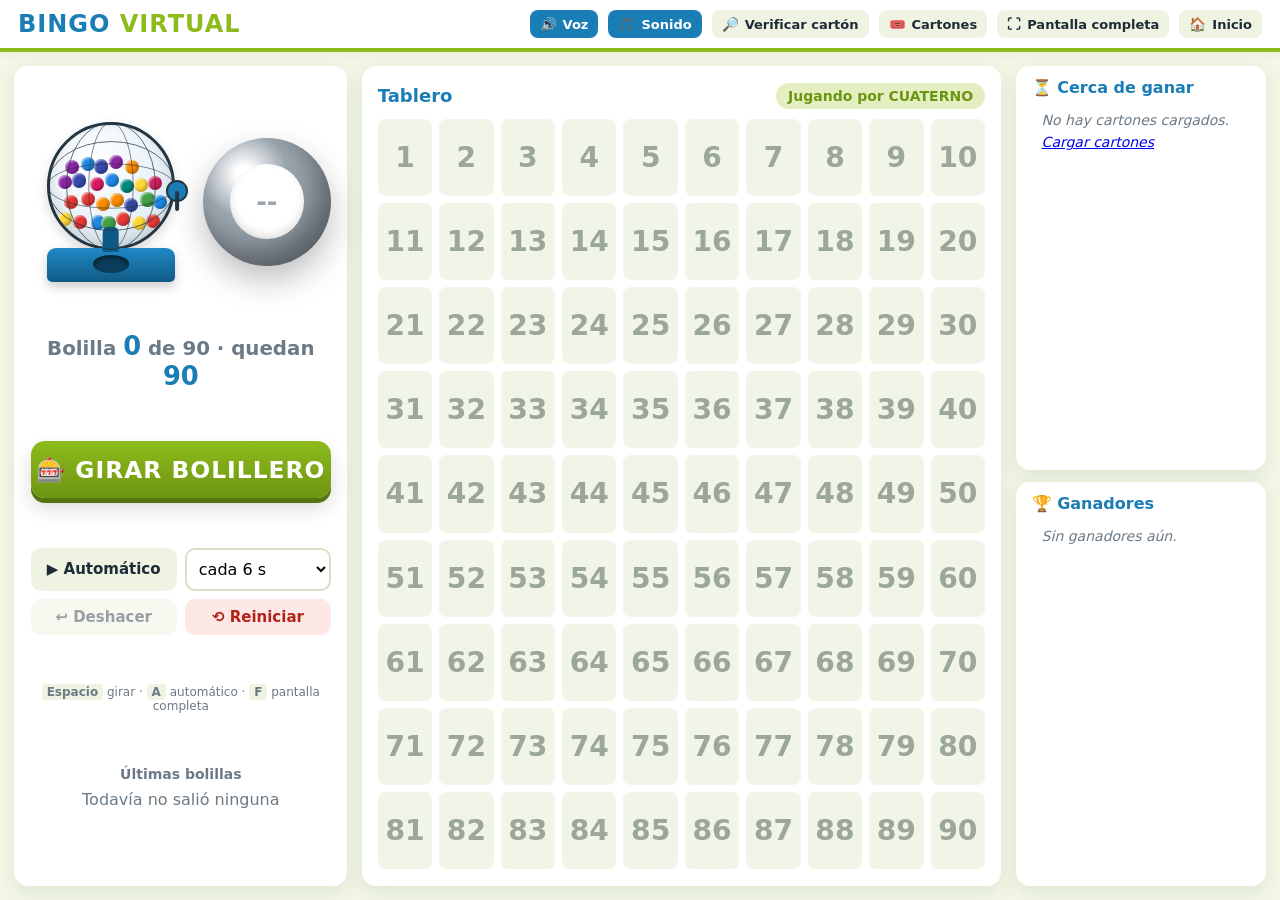
==== bolillero.html @ cda4f4e9 "Agregar premio CUATERNO y ocultar el número faltante - Orden de premios: CUATERNO (4 de una fila) ->" ====
<!DOCTYPE html>
<html lang="es">
<head>
    <meta charset="UTF-8">
    <meta name="viewport" content="width=device-width, initial-scale=1.0, viewport-fit=cover">
    <title>Bingo Virtual - Bolillero</title>
    <link rel="stylesheet" href="bingo.css">
    <style>
        /* =========================================================
           Base: celular vertical (una columna, todo apilado)
           ========================================================= */
        .juego {
            display: grid; gap: 12px; padding: 10px;
            grid-template-areas: "sorteo" "tablero" "estado";
            max-width: 1800px; margin: 0 auto;
        }
        .juego > * { min-width: 0; }
        .sorteo { grid-area: sorteo; }
        .panel-tablero { grid-area: tablero; display: flex; flex-direction: column; }
        .estado { grid-area: estado; display: grid; gap: 12px; }

        /* ---- Escena: bolillero + bolilla, uno al lado del otro ---- */
        .sorteo { display: flex; flex-direction: column; align-items: center; gap: 10px; }
        .escena {
            display: flex; align-items: center; justify-content: center; gap: 4%;
            width: 100%;
            --m: clamp(5px, 1.9vw, 8px);          /* escala del bolillero */
            --b: clamp(100px, 33vw, 170px);       /* tamaño de la bolilla */
        }

        /* Bolillero (dibujado en "em": se escala cambiando --m) */
        .maquina { position: relative; font-size: var(--m); width: 25em; height: 25em; flex: none; }
        .globo {
            position: absolute; inset: 0 2.5em 5em; border-radius: 50%;
            background: radial-gradient(circle at 35% 30%, rgba(255,255,255,.9), rgba(220,235,245,.5) 45%, rgba(26,125,181,.18));
            border: .5em solid #253642; overflow: hidden;
            box-shadow: inset 0 -1.2em 2.5em rgba(0,0,0,.12), 0 .8em 1.8em rgba(0,0,0,.15);
        }
        .alambres { position: absolute; inset: 0 2.5em 5em; border-radius: 50%; pointer-events: none; z-index: 3; }
        .alambres i { position: absolute; inset: 0; border: .3em solid #253642; border-radius: 50%; opacity: .85; }
        .alambres i:nth-child(1) { transform: scaleX(.35); }
        .alambres i:nth-child(2) { transform: scaleX(.7); }
        .alambres i:nth-child(3) { transform: scaleY(.35); }
        .alambres i:nth-child(4) { transform: scaleY(.7); }
        .bolitas { position: absolute; inset: 0; }
        .bolita {
            position: absolute; width: 2.2em; height: 2.2em; border-radius: 50%;
            box-shadow: inset -.3em -.3em .5em rgba(0,0,0,.25), inset .2em .2em .3em rgba(255,255,255,.6);
            transition: top .5s, left .5s;
        }
        .soporte {
            position: absolute; left: 50%; bottom: 0; transform: translateX(-50%);
            width: 20em; height: 5.2em; border-radius: 1.4em 1.4em .8em .8em;
            background: linear-gradient(#2189c6, var(--azul-osc));
            box-shadow: 0 .8em 1.6em rgba(0,0,0,.2);
        }
        .soporte::before {
            content: ""; position: absolute; left: 50%; top: -3.4em; transform: translateX(-50%);
            width: 2.6em; height: 4em; background: var(--azul-osc); border-radius: .8em .8em 0 0;
        }
        .boca {
            position: absolute; left: 50%; top: 1em; transform: translateX(-50%);
            width: 5.6em; height: 2.8em; border-radius: 50%; background: #0b3e5c;
            box-shadow: inset 0 .4em .8em rgba(0,0,0,.5);
        }
        .manivela {
            position: absolute; right: .4em; top: 9.2em; width: 3.4em; height: 3.4em; border-radius: 50%;
            background: var(--azul); border: .4em solid #253642; z-index: 4;
        }
        .manivela::after { content: ""; position: absolute; left: 50%; top: 50%; width: .6em; height: 3em; background: #253642; transform-origin: 50% 0; transform: translate(-50%, 0); border-radius: .3em; }
        .girando .alambres, .girando .manivela { animation: girar .35s linear infinite; }
        .girando .globo { animation: temblor .12s linear infinite; }
        .girando .bolita { animation: rebote .25s ease-in-out infinite alternate; }

        /* Bolilla grande */
        .bola-grande {
            --c: #9aa5ae; flex: none;
            width: var(--b); height: var(--b); border-radius: 50%;
            display: flex; align-items: center; justify-content: center;
            background: radial-gradient(circle at 32% 28%, #fff 0 6%, var(--c) 34%, color-mix(in srgb, var(--c) 70%, #000) 100%);
            box-shadow: 0 .9em 2em rgba(0,0,0,.25), inset -10px -14px 22px rgba(0,0,0,.25);
        }
        .bola-grande .cara {
            width: 58%; height: 58%; border-radius: 50%; background: #fff;
            display: flex; align-items: center; justify-content: center;
            font-size: calc(var(--b) * .33); font-weight: 900; color: #1d2b36; line-height: 1;
            box-shadow: inset 0 -4px 8px rgba(0,0,0,.12);
        }
        .bola-grande.vacia .cara { font-size: calc(var(--b) * .2); color: #9aa5ae; }
        .bola-grande.sale { animation: salir .7s cubic-bezier(.2, 1.4, .4, 1); }

        .contador { font-size: clamp(15px, 2.2vh, 20px); font-weight: 700; color: var(--gris); text-align: center; }
        .contador b { color: var(--azul); font-size: 1.3em; }

        .btn-girar {
            width: 100%; font-size: clamp(18px, 2.6vh, 24px); padding: clamp(10px, 1.6vh, 16px); border-radius: 14px;
            background: linear-gradient(var(--verde), var(--verde-osc)); color: #fff;
            box-shadow: 0 5px 0 #557510, 0 10px 20px rgba(0,0,0,.15); letter-spacing: 1px;
        }
        .btn-girar:hover { background: linear-gradient(#9acb22, var(--verde-osc)); }
        .btn-girar:active { transform: translateY(4px); box-shadow: 0 1px 0 #557510; }
        .controles { display: grid; grid-template-columns: 1fr 1fr; gap: 8px; width: 100%; }
        .controles .btn, .controles select { width: 100%; padding: 9px 8px; }
        .atajos { font-size: 12px; color: var(--gris); text-align: center; }
        kbd { background: #eef3e2; border-radius: 4px; padding: 1px 5px; font-family: inherit; font-weight: 700; }

        .ultimas-box { width: 100%; }
        .ultimas-box h3 { margin: 4px 0 8px; font-size: 14px; color: var(--gris); text-align: center; font-weight: 700; }
        .ultimas { display: flex; gap: 6px; justify-content: center; flex-wrap: nowrap; overflow: hidden; min-height: 40px; }
        .mini {
            --t: clamp(30px, 9vw, 44px);
            width: var(--t); height: var(--t); flex: none; border-radius: 50%; display: flex; align-items: center; justify-content: center;
            background: radial-gradient(circle at 32% 28%, #fff 0 5%, var(--c) 40%, color-mix(in srgb, var(--c) 70%, #000));
            box-shadow: 0 3px 8px rgba(0,0,0,.2);
        }
        .mini span { background: #fff; border-radius: 50%; width: 62%; height: 62%; display: flex; align-items: center; justify-content: center; font-weight: 900; font-size: calc(var(--t) * .34); }

        /* ---- Tablero 1-90 ---- */
        .tablero-cab { display: flex; justify-content: space-between; align-items: center; gap: 8px; flex-wrap: wrap; margin-bottom: 10px; }
        .tablero-cab h2 { margin: 0; }
        .tablero { display: grid; grid-template-columns: repeat(10, minmax(0, 1fr)); gap: clamp(3px, .6vw, 7px); flex: 1; min-height: 0; }
        .casilla {
            aspect-ratio: 1.25 / 1; display: flex; align-items: center; justify-content: center;
            border-radius: clamp(4px, .6vw, 9px); background: #f1f5e8; color: #9aa79a;
            font-weight: 800; font-size: clamp(13px, 3.6vw, 30px); min-width: 0;
            transition: background .3s, color .3s, transform .3s;
        }
        .casilla.salio { background: var(--c); color: #fff; text-shadow: 0 1px 2px rgba(0,0,0,.35); }
        .casilla.ultima { transform: scale(1.12); box-shadow: 0 0 0 3px var(--tinta); position: relative; z-index: 1; animation: latido 1s ease-in-out 3; }
        .fase {
            display: inline-flex; align-items: center; gap: 8px; font-weight: 800; padding: 5px 12px; font-size: 14px;
            border-radius: 99px; background: var(--verde-claro); color: var(--verde-osc);
        }
        .fase.linea { background: #fff3cd; color: #8a6100; }
        .fase.bingo { background: #fde8e7; color: #b42318; }
        .fase.fin { background: var(--tinta); color: #fff; }

        .lista { list-style: none; margin: 0; padding: 0; display: flex; flex-direction: column; gap: 6px; max-height: 260px; overflow: auto; }
        .lista li { display: flex; gap: 6px 8px; align-items: center; flex-wrap: wrap; padding: 7px 10px; border-radius: 10px; background: #f6f9ef; font-size: 14px; }
        .lista li b { color: var(--azul); }
        .lista .vacio { background: none; color: var(--gris); font-style: italic; }
        .lista .falta { margin-left: auto; font-weight: 800; color: var(--rojo); white-space: nowrap; }

        @media (hover: none) { .atajos { display: none; } }

        /* ---- Celebración ---- */
        .celebra .modal-caja { width: min(760px, 100%); text-align: center; }
        .celebra h3 { font-size: clamp(34px, 7vw, 56px); margin: 0; letter-spacing: 2px; color: var(--rojo); }
        .celebra .sub { color: var(--gris); margin-bottom: 12px; }
        .ganadores-cartones { display: grid; grid-template-columns: repeat(auto-fit, minmax(min(260px, 100%), 1fr)); gap: 12px; margin: 12px 0 16px; text-align: left; }
        .confeti { position: fixed; top: -20px; width: 10px; height: 16px; z-index: 250; pointer-events: none; animation: caer linear forwards; }
        .verif-res { display: grid; gap: 12px; margin-top: 14px; }

        /* =========================================================
           Tablet vertical / pantallas medianas
           ========================================================= */
        @media (min-width: 600px) {
            .juego { padding: 16px; gap: 16px; }
            .escena { --m: clamp(6px, 1.3vw, 9px); --b: clamp(130px, 24vw, 200px); }
            .controles { grid-template-columns: 1.1fr .9fr 1fr 1fr; }
            .estado { grid-template-columns: 1fr 1fr; }
            .casilla { font-size: clamp(16px, 2.6vw, 30px); }
        }

        /* =========================================================
           Horizontal: zona de juego a pantalla completa, sin scroll
           (notebook, proyector, TV, tablet acostada)
           ========================================================= */
        @media (orientation: landscape) and (min-width: 900px) {
            body { height: 100dvh; display: flex; flex-direction: column; overflow: hidden; }
            .topbar { position: static; flex: none; }
            .juego {
                flex: 1; min-height: 0; width: 100%;
                grid-template-columns: minmax(300px, 30vw) minmax(0, 1fr);
                grid-template-rows: minmax(0, 1fr) auto;
                grid-template-areas: "sorteo tablero" "sorteo estado";
                padding: clamp(10px, 1.6vh, 18px); gap: clamp(10px, 1.6vh, 18px);
            }
            .sorteo { justify-content: space-evenly; padding: clamp(10px, 1.8vh, 20px); min-height: 0; gap: clamp(6px, 1.2vh, 14px); }
            .escena { --m: clamp(5px, min(.6vw, .95vh), 11px); --b: clamp(90px, min(11vw, 19vh), 240px); }
            .controles { grid-template-columns: 1fr 1fr; }
            .panel-tablero { min-height: 0; padding: clamp(10px, 1.8vh, 18px); }
            .tablero { grid-template-rows: repeat(9, minmax(0, 1fr)); }
            .casilla { aspect-ratio: auto; font-size: clamp(13px, min(2.2vw, 4.2vh), 40px); }
            .estado { grid-template-columns: 1fr 1fr; }
            .estado .panel { padding: 12px 16px; }
            .estado .lista { max-height: clamp(60px, 14vh, 200px); }
            .estado h2 { font-size: 16px; margin-bottom: 8px; }
            .mini { --t: clamp(30px, min(2.6vw, 5vh), 52px); }
        }
        /* Pantallas anchas: tercera columna con "cerca de ganar" y ganadores */
        @media (orientation: landscape) and (min-width: 1280px) {
            .juego {
                grid-template-columns: minmax(320px, 26vw) minmax(0, 1fr) minmax(250px, 19vw);
                grid-template-rows: minmax(0, 1fr);
                grid-template-areas: "sorteo tablero estado";
            }
            .estado { grid-template-columns: 1fr; grid-template-rows: 1fr 1fr; min-height: 0; }
            .estado .panel { display: flex; flex-direction: column; min-height: 0; }
            .estado .lista { max-height: none; flex: 1; min-height: 0; }
            .escena { --m: clamp(5px, min(.5vw, .95vh), 12px); --b: clamp(90px, min(10vw, 22vh), 260px); }
        }
        /* Poca altura: se esconden detalles secundarios */
        @media (orientation: landscape) and (min-width: 900px) and (max-height: 820px) { .atajos { display: none; } }
        @media (orientation: landscape) and (min-width: 900px) and (max-height: 680px) { .ultimas-box h3 { display: none; } .tablero-cab { margin-bottom: 6px; } }

        /* =========================================================
           Celular acostado (poca altura)
           ========================================================= */
        @media (orientation: landscape) and (max-width: 899px) {
            .topbar { padding: 5px 10px; }
            .topbar .btn { padding: 5px 8px; }
            .juego {
                grid-template-columns: minmax(230px, 40%) minmax(0, 1fr);
                grid-template-areas: "sorteo tablero" "estado estado";
                padding: 8px; gap: 8px;
            }
            .sorteo, .panel-tablero { padding: 10px; height: calc(100dvh - 58px); min-height: 250px; }
            .sorteo { justify-content: space-evenly; gap: 6px; }
            .escena { --m: clamp(4px, 1.4vh, 7px); --b: clamp(70px, 24vh, 130px); }
            .contador { font-size: 14px; }
            .btn-girar { font-size: 16px; padding: 8px; }
            .controles { grid-template-columns: 1fr 1fr; gap: 5px; }
            .controles .btn, .controles select { padding: 5px; font-size: 13px; }
            .atajos, .ultimas-box h3 { display: none; }
            .mini { --t: clamp(22px, 8vh, 34px); }
            .tablero { grid-template-rows: repeat(9, minmax(0, 1fr)); gap: 3px; }
            .tablero-cab { margin-bottom: 6px; }
            .tablero-cab h2 { font-size: 15px; }
            .fase { font-size: 12px; padding: 3px 9px; }
            .casilla { aspect-ratio: auto; font-size: clamp(11px, 4.2vh, 20px); border-radius: 5px; }
            .estado { grid-template-columns: 1fr 1fr; }
        }

        @keyframes girar { to { transform: rotate(360deg); } }
        @keyframes temblor { 0%,100% { transform: translate(0,0) } 25% { transform: translate(-2px,1px) } 75% { transform: translate(2px,-1px) } }
        @keyframes rebote { to { transform: translate(var(--dx), var(--dy)); } }
        @keyframes salir { 0% { transform: translateY(-40%) scale(.2); opacity: 0; } 100% { transform: none; opacity: 1; } }
        @keyframes caer { to { transform: translateY(110vh) rotate(720deg); } }
        @media (prefers-reduced-motion: reduce) { .girando * , .bola-grande.sale, .confeti { animation: none !important; } }
    </style>
</head>
<body>

<header class="topbar">
    <div class="marca">BINGO <span>VIRTUAL</span></div>
    <button class="btn btn-chico" id="btnVoz" title="Cantar los números en voz alta"><span class="ico">🔊</span><span class="txt">Voz</span></button>
    <button class="btn btn-chico" id="btnSonido" title="Efectos de sonido"><span class="ico">🎵</span><span class="txt">Sonido</span></button>
    <button class="btn btn-chico" id="btnVerificar" title="Verificar cartón"><span class="ico">🔎</span><span class="txt">Verificar cartón</span></button>
    <a class="btn btn-chico" href="registrar_cartones.html" title="Cartones"><span class="ico">🎟️</span><span class="txt">Cartones</span></a>
    <button class="btn btn-chico" id="btnPantalla" title="Pantalla completa (F)"><span class="ico">⛶</span><span class="txt">Pantalla completa</span></button>
    <a class="btn btn-chico" href="index.html" title="Inicio"><span class="ico">🏠</span><span class="txt">Inicio</span></a>
</header>

<main class="juego">
    <section class="panel sorteo">
        <div class="escena">
            <div class="maquina" id="maquina" aria-hidden="true">
                <div class="globo"><div class="bolitas" id="bolitas"></div></div>
                <div class="alambres"><i></i><i></i><i></i><i></i></div>
                <div class="manivela"></div>
                <div class="soporte"><div class="boca"></div></div>
            </div>
            <div class="bola-grande vacia" id="bolaGrande" aria-live="polite"><div class="cara" id="bolaNumero">--</div></div>
        </div>
        <div class="contador">Bolilla <b id="nroBolilla">0</b> de 90 · quedan <b id="quedan">90</b></div>

        <button class="btn btn-girar" id="btnGirar">🎰 GIRAR BOLILLERO</button>
        <div class="controles">
            <button class="btn" id="btnAuto">▶ Automático</button>
            <select id="selVelocidad" title="Segundos entre bolillas">
                <option value="4">cada 4 s</option>
                <option value="6" selected>cada 6 s</option>
                <option value="8">cada 8 s</option>
                <option value="12">cada 12 s</option>
            </select>
            <button class="btn" id="btnDeshacer" title="Devolver la última bolilla">↩ Deshacer</button>
            <button class="btn btn-rojo" id="btnReiniciar">⟲ Reiniciar</button>
        </div>
        <div class="atajos"><kbd>Espacio</kbd> girar · <kbd>A</kbd> automático · <kbd>F</kbd> pantalla completa</div>

        <div class="ultimas-box">
            <h3>Últimas bolillas</h3>
            <div class="ultimas" id="ultimas"></div>
        </div>
    </section>

    <section class="panel panel-tablero">
        <div class="tablero-cab">
            <h2>Tablero</h2>
            <span class="fase" id="fase">Jugando por CUATERNO</span>
        </div>
        <div class="tablero" id="tablero"></div>
    </section>

    <section class="estado">
        <div class="panel">
            <h2>⏳ Cerca de ganar</h2>
            <ul class="lista" id="listaCerca"></ul>
        </div>
        <div class="panel">
            <h2>🏆 Ganadores</h2>
            <ul class="lista" id="listaGanadores"></ul>
        </div>
    </section>
</main>

<!-- Celebración -->
<div class="modal celebra" id="modalGanador">
    <div class="modal-caja">
        <h3 id="ganTitulo">¡CUATERNO!</h3>
        <div class="sub" id="ganSub"></div>
        <div class="ganadores-cartones" id="ganCartones"></div>
        <button class="btn btn-verde" id="btnCerrarGanador" style="font-size:18px;padding:12px 26px">Continuar</button>
    </div>
</div>

<!-- Verificar cartón -->
<div class="modal" id="modalVerificar">
    <div class="modal-caja" style="width:min(640px,100%)">
        <h3>🔎 Verificar cartón</h3>
        <div style="display:flex;gap:8px">
            <input type="search" id="verifInput" placeholder="N° de cartón o nombre del comprador" style="flex:1">
            <button class="btn" id="btnCerrarVerif">Cerrar</button>
        </div>
        <div class="verif-res" id="verifRes"></div>
    </div>
</div>

<!-- Confirmar -->
<div class="modal" id="modalConfirmar">
    <div class="modal-caja" style="width:min(420px,100%)">
        <h3 id="confTitulo">¿Seguro?</h3>
        <p id="confTexto" style="margin:0 0 16px"></p>
        <div style="display:flex;gap:8px;justify-content:flex-end">
            <button class="btn" id="confNo">Cancelar</button>
            <button class="btn btn-rojo" id="confSi">Sí, continuar</button>
        </div>
    </div>
</div>

<div class="toast" id="toast"></div>

<script src="bingo-core.js"></script>
<script>
    const $ = id => document.getElementById(id);
    let estado = Bingo.cargarEstado();
    let girando = false;
    let autoTimer = null;
    const prefs = Object.assign({ voz: true, sonido: true, velocidad: 6 }, JSON.parse(localStorage.getItem('bingoPrefs') || '{}'));

    function guardarPrefs() { localStorage.setItem('bingoPrefs', JSON.stringify(prefs)); }

    /* ---------- Sonido y voz ---------- */
    let audioCtx = null;
    function ctx() {
        if (!audioCtx) { try { audioCtx = new (window.AudioContext || window.webkitAudioContext)(); } catch (e) { } }
        return audioCtx;
    }
    function tono(freq, ini, dur, tipo = 'sine', vol = .2) {
        const a = ctx(); if (!a) return;
        const o = a.createOscillator(), g = a.createGain();
        o.type = tipo; o.frequency.value = freq;
        g.gain.setValueAtTime(vol, a.currentTime + ini);
        g.gain.exponentialRampToValueAtTime(.0001, a.currentTime + ini + dur);
        o.connect(g).connect(a.destination);
        o.start(a.currentTime + ini); o.stop(a.currentTime + ini + dur + .05);
    }
    function sonidoGiro(seg) {
        if (!prefs.sonido) return;
        for (let t = 0; t < seg; t += .06 + Math.random() * .05) tono(900 + Math.random() * 900, t, .04, 'triangle', .05);
    }
    function sonidoBola() { if (prefs.sonido) { tono(1046, 0, .5); tono(1568, .08, .6, 'sine', .12); } }
    function sonidoPremio() { if (prefs.sonido) [523, 659, 784, 1046, 784, 1046].forEach((f, i) => tono(f, i * .13, .3, 'square', .07)); }

    const DIGITOS = ['cero', 'uno', 'dos', 'tres', 'cuatro', 'cinco', 'seis', 'siete', 'ocho', 'nueve'];
    function decir(texto) {
        if (!prefs.voz || !('speechSynthesis' in window)) return;
        speechSynthesis.cancel();
        const u = new SpeechSynthesisUtterance(texto);
        u.lang = 'es-AR'; u.rate = .9;
        const voces = speechSynthesis.getVoices();
        const v = voces.find(v => v.lang === 'es-AR') || voces.find(v => v.lang && v.lang.startsWith('es'));
        if (v) u.voice = v;
        speechSynthesis.speak(u);
    }
    function cantar(n) {
        const s = String(n);
        decir(n > 9 ? `${n}. ${DIGITOS[+s[0]]}, ${DIGITOS[+s[1]]}` : `${n}. ${DIGITOS[n]} solito`);
    }

    function toast(msg) {
        const t = $('toast'); t.textContent = msg; t.classList.add('ver');
        clearTimeout(t._h); t._h = setTimeout(() => t.classList.remove('ver'), 2200);
    }

    /* ---------- Dibujo ---------- */
    function dibujarBolitas() {
        const cont = $('bolitas');
        const quedan = estado.numbers.length;
        const cuantas = Math.min(26, Math.ceil(quedan / 3.5));
        const muestra = estado.numbers.slice().sort(() => Math.random() - .5).slice(0, cuantas);
        cont.innerHTML = muestra.map((n, i) => {
            const fila = Math.floor(i / 7);
            const top = 72 - fila * 15 + (Math.random() * 6 - 3);
            const left = 8 + (i % 7) * 12 + (fila % 2) * 5 + (Math.random() * 4 - 2);
            return `<span class="bolita" style="background:${Bingo.colorBola(n)};top:${top}%;left:${left}%;--dx:${(Math.random() * 30 - 15).toFixed(0)}px;--dy:${(-10 - Math.random() * 40).toFixed(0)}px"></span>`;
        }).join('');
    }

    function dibujarTablero() {
        const sacadas = new Set(estado.drawnNumbers);
        const ultima = estado.drawnNumbers[estado.drawnNumbers.length - 1];
        $('tablero').innerHTML = Array.from({ length: 90 }, (_, i) => i + 1).map(n =>
            `<div class="casilla ${sacadas.has(n) ? 'salio' : ''} ${n === ultima ? 'ultima' : ''}" style="--c:${Bingo.colorBola(n)}">${n}</div>`
        ).join('');
    }

    function dibujarBolaGrande(animar) {
        const ultima = estado.drawnNumbers[estado.drawnNumbers.length - 1];
        const b = $('bolaGrande');
        if (ultima == null) {
            b.classList.add('vacia'); b.style.setProperty('--c', '#9aa5ae'); $('bolaNumero').textContent = '--';
        } else {
            b.classList.remove('vacia'); b.style.setProperty('--c', Bingo.colorBola(ultima)); $('bolaNumero').textContent = ultima;
            if (animar) { b.classList.remove('sale'); void b.offsetWidth; b.classList.add('sale'); }
        }
    }

    function dibujarUltimas() {
        $('ultimas').innerHTML = estado.drawnNumbers.slice(-7).reverse().map(n =>
            `<div class="mini" style="--c:${Bingo.colorBola(n)}"><span>${n}</span></div>`
        ).join('') || '<span style="color:var(--gris)">Todavía no salió ninguna</span>';
    }

    function dibujarEstado() {
        const total = estado.drawnNumbers.length;
        $('nroBolilla').textContent = total;
        $('quedan').textContent = 90 - total;
        $('btnGirar').disabled = girando || estado.numbers.length === 0;
        $('btnDeshacer').disabled = girando || total === 0;

        const fase = $('fase');
        fase.className = 'fase';
        if (estado.numbers.length === 0) { fase.textContent = 'Bolillero vacío'; fase.classList.add('fin'); }
        else if (estado.bingoGanado) { fase.textContent = '🏆 BINGO cantado'; fase.classList.add('fin'); }
        else if (estado.lineaGanada) { fase.textContent = 'Jugando por BINGO'; fase.classList.add('bingo'); }
        else if (estado.cuaternoGanado) { fase.textContent = 'Jugando por LÍNEA'; fase.classList.add('linea'); }
        else fase.textContent = 'Jugando por CUATERNO';

        // Cerca de ganar
        const cartones = Bingo.cargarCartones();
        const sacadas = new Set(estado.drawnNumbers);
        const cerca = [];
        const premio = premioEnJuego();
        if (premio && total) {
            cartones.forEach(c => {
                const p = Bingo.progreso(c, sacadas);
                // Sólo se indica CUÁNTOS números faltan, nunca cuáles
                if (premio === 'cuaterno' && p.maxFila === 3) cerca.push({ c, falta: 1 });
                else if (premio === 'linea' && p.maxFila === 4) cerca.push({ c, falta: 1 });
                else if (premio === 'bingo' && p.faltan.length <= 2) cerca.push({ c, falta: p.faltan.length });
            });
        }
        cerca.sort((a, b) => a.falta - b.falta || (+a.c.numero) - (+b.c.numero));
        $('listaCerca').innerHTML = cartones.length === 0
            ? '<li class="vacio">No hay cartones cargados. <a href="registrar_cartones.html">Cargar cartones</a></li>'
            : cerca.length
                ? cerca.map(x => `<li><b>N° ${Bingo.escapar(x.c.numero)}</b> ${Bingo.escapar(x.c.comprador)}<span class="falta">${x.falta === 1 ? 'le falta 1' : 'le faltan ' + x.falta}</span></li>`).join('')
                : (premio ? `<li class="vacio">Nadie está cerca del ${NOMBRE[premio]} todavía.</li>` : '<li class="vacio">Juego terminado.</li>');

        $('listaGanadores').innerHTML = estado.ganadores.length
            ? estado.ganadores.map(g => `<li><span class="badge badge-${g.tipo}">${NOMBRE[g.tipo]}</span>
                <b>N° ${Bingo.escapar(g.numero)}</b> ${Bingo.escapar(g.comprador)}
                <span class="falta" style="color:var(--gris)">bolilla ${g.bola} (${g.numeroBola})</span></li>`).join('')
            : '<li class="vacio">Sin ganadores aún.</li>';
    }

    function dibujarTodo(animar) {
        dibujarBolitas(); dibujarTablero(); dibujarBolaGrande(animar); dibujarUltimas(); dibujarEstado();
        $('btnVoz').classList.toggle('activo', prefs.voz);
        $('btnSonido').classList.toggle('activo', prefs.sonido);
    }

    /* ---------- Juego ---------- */
    const NOMBRE = { cuaterno: 'CUATERNO', linea: 'LÍNEA', bingo: 'BINGO' };
    const FLAG = { cuaterno: 'cuaternoGanado', linea: 'lineaGanada', bingo: 'bingoGanado' };

    // Premios en orden: CUATERNO (4 de una fila) → LÍNEA (fila completa) → BINGO (cartón lleno)
    function premioEnJuego() {
        if (!estado.cuaternoGanado) return 'cuaterno';
        if (!estado.lineaGanada) return 'linea';
        if (!estado.bingoGanado) return 'bingo';
        return null;
    }

    function evaluarGanadores(n) {
        const premio = premioEnJuego();
        if (!premio) return [];
        const sacadas = new Set(estado.drawnNumbers);
        const nuevos = [];
        Bingo.cargarCartones().forEach(c => {
            const p = Bingo.progreso(c, sacadas);
            const base = { tipo: premio, cartonId: c.id, numero: c.numero, comprador: c.comprador, bola: estado.drawnNumbers.length, numeroBola: n };
            if (premio === 'cuaterno' && p.cuaterno) nuevos.push(Object.assign(base, { fila: p.filas.findIndex(f => f.marcados >= 4) + 1 }));
            else if (premio === 'linea' && p.linea) nuevos.push(Object.assign(base, { fila: p.filas.findIndex(f => f.completa) + 1 }));
            else if (premio === 'bingo' && p.bingo) nuevos.push(base);
        });
        if (nuevos.length) estado[FLAG[premio]] = true;
        estado.ganadores.push(...nuevos);
        return nuevos;
    }

    function girar() {
        if (girando || estado.numbers.length === 0 || modalAbierto()) return;
        girando = true;
        dibujarEstado();
        const maq = $('maquina');
        maq.classList.add('girando');
        const dur = 1300;
        sonidoGiro(dur / 1000);
        setTimeout(() => {
            maq.classList.remove('girando');
            const i = Math.floor(Math.random() * estado.numbers.length);
            const n = estado.numbers.splice(i, 1)[0];
            estado.drawnNumbers.push(n);
            const nuevos = evaluarGanadores(n);
            Bingo.guardarEstado(estado);
            girando = false;
            dibujarTodo(true);
            sonidoBola();
            cantar(n);
            if (nuevos.length) setTimeout(() => celebrar(nuevos), 900);
            else if (autoTimer) programarAuto();
            if (estado.numbers.length === 0) pararAuto();
        }, dur);
    }

    function deshacer() {
        if (girando || !estado.drawnNumbers.length) return;
        const n = estado.drawnNumbers.pop();
        estado.numbers.push(n);
        const total = estado.drawnNumbers.length;
        estado.ganadores = estado.ganadores.filter(g => g.bola <= total);
        Object.keys(FLAG).forEach(t => { estado[FLAG[t]] = estado.ganadores.some(g => g.tipo === t); });
        Bingo.guardarEstado(estado);
        dibujarTodo(false);
        toast(`Se devolvió la bolilla ${n} al bolillero`);
    }

    function reiniciar() {
        confirmar('¿Reiniciar el juego?', 'Se vuelven todas las bolillas al bolillero y se borran los ganadores. Los cartones cargados no se borran.', () => {
            pararAuto();
            estado = Bingo.estadoVacio();
            Bingo.borrarEstado();
            dibujarTodo(false);
            toast('Juego reiniciado');
        });
    }

    /* ---------- Automático ---------- */
    function programarAuto() {
        clearTimeout(autoTimer);
        autoTimer = setTimeout(girar, prefs.velocidad * 1000);
    }
    function pararAuto() {
        clearTimeout(autoTimer); autoTimer = null;
        $('btnAuto').textContent = '▶ Automático'; $('btnAuto').classList.remove('activo');
    }
    function alternarAuto() {
        if (autoTimer) { pararAuto(); return; }
        if (!estado.numbers.length) return;
        $('btnAuto').textContent = '⏸ Pausar'; $('btnAuto').classList.add('activo');
        autoTimer = -1; // marca activo
        girar();
    }

    /* ---------- Celebración ---------- */
    function celebrar(nuevos) {
        const tipo = nuevos[0].tipo;
        const esBingo = tipo === 'bingo';
        const lista = nuevos;
        if (esBingo) pararAuto();
        $('ganTitulo').textContent = esBingo ? '¡¡BINGO!!' : `¡${NOMBRE[tipo]}!`;
        $('ganSub').textContent = `Con la bolilla ${lista[0].numeroBola} (bolilla N° ${lista[0].bola})` + (lista.length > 1 ? ` · ${lista.length} ganadores` : '');
        const cartones = Bingo.cargarCartones();
        $('ganCartones').innerHTML = lista.map(g => {
            const c = cartones.find(c => c.id === g.cartonId);
            return c ? Bingo.htmlCarton(c, estado.drawnNumbers, g.numeroBola) : '';
        }).join('');
        $('modalGanador').classList.add('abierto');
        sonidoPremio();
        const nombres = lista.map(g => `cartón ${g.numero}, ${g.comprador || ''}`).join('; ');
        setTimeout(() => decir(`¡${{ cuaterno: 'Cuaterno', linea: 'Línea', bingo: 'Bingo' }[tipo]}! ${nombres}`), 700);
        confeti();
    }
    function cerrarGanador() {
        $('modalGanador').classList.remove('abierto');
        if (autoTimer && !estado.bingoGanado) programarAuto();
        else if (estado.bingoGanado) pararAuto();
    }
    function confeti() {
        const colores = ['#e53935', '#fb8c00', '#fdd835', '#43a047', '#1e88e5', '#8e24aa'];
        for (let i = 0; i < 120; i++) {
            const c = document.createElement('i');
            c.className = 'confeti';
            c.style.left = Math.random() * 100 + 'vw';
            c.style.background = colores[i % colores.length];
            c.style.animationDuration = (2 + Math.random() * 2.5) + 's';
            c.style.animationDelay = (Math.random() * .8) + 's';
            document.body.appendChild(c);
            setTimeout(() => c.remove(), 5500);
        }
    }

    /* ---------- Verificar cartón ---------- */
    function abrirVerificar() {
        $('modalVerificar').classList.add('abierto');
        $('verifInput').value = ''; verificar(); $('verifInput').focus();
    }
    function verificar() {
        const q = $('verifInput').value.trim().toLowerCase();
        const cartones = Bingo.cargarCartones();
        if (!q) { $('verifRes').innerHTML = `<p style="color:var(--gris);margin:0">Escribí el número del cartón o el nombre (${cartones.length} cartones cargados).</p>`; return; }
        const res = cartones.filter(c => String(c.numero) === q || (c.comprador || '').toLowerCase().includes(q)).slice(0, 12);
        const ultima = estado.drawnNumbers[estado.drawnNumbers.length - 1];
        $('verifRes').innerHTML = res.length
            ? res.map(c => Bingo.htmlCarton(c, estado.drawnNumbers, ultima)).join('')
            : '<p style="margin:0">No se encontró ningún cartón.</p>';
    }

    /* ---------- Confirmación ---------- */
    let accionConfirmar = null;
    function confirmar(titulo, texto, accion) {
        $('confTitulo').textContent = titulo; $('confTexto').textContent = texto;
        accionConfirmar = accion; $('modalConfirmar').classList.add('abierto');
    }
    $('confNo').onclick = () => $('modalConfirmar').classList.remove('abierto');
    $('confSi').onclick = () => { $('modalConfirmar').classList.remove('abierto'); if (accionConfirmar) accionConfirmar(); };

    function modalAbierto() { return !!document.querySelector('.modal.abierto'); }

    /* ---------- Eventos ---------- */
    $('btnGirar').onclick = girar;
    $('btnDeshacer').onclick = deshacer;
    $('btnReiniciar').onclick = reiniciar;
    $('btnAuto').onclick = alternarAuto;
    $('selVelocidad').value = prefs.velocidad;
    $('selVelocidad').onchange = e => { prefs.velocidad = +e.target.value; guardarPrefs(); if (autoTimer && !girando) programarAuto(); };
    $('btnVoz').onclick = () => { prefs.voz = !prefs.voz; guardarPrefs(); dibujarTodo(false); if (prefs.voz) decir('Voz activada'); else speechSynthesis && speechSynthesis.cancel(); };
    $('btnSonido').onclick = () => { prefs.sonido = !prefs.sonido; guardarPrefs(); dibujarTodo(false); };
    $('btnCerrarGanador').onclick = cerrarGanador;
    $('btnVerificar').onclick = abrirVerificar;
    $('btnCerrarVerif').onclick = () => $('modalVerificar').classList.remove('abierto');
    $('verifInput').oninput = verificar;
    function pantallaCompleta() {
        if (document.fullscreenElement) document.exitFullscreen();
        else if (document.documentElement.requestFullscreen) document.documentElement.requestFullscreen();
    }
    $('btnPantalla').onclick = pantallaCompleta;

    document.addEventListener('keydown', e => {
        if (e.key === 'Escape') {
            if ($('modalGanador').classList.contains('abierto')) cerrarGanador();
            document.querySelectorAll('.modal.abierto').forEach(m => m.classList.remove('abierto'));
            return;
        }
        if (e.target.matches('input, select, textarea') || modalAbierto()) {
            if (e.key === 'Enter' && $('modalGanador').classList.contains('abierto')) cerrarGanador();
            return;
        }
        if (e.code === 'Space' || e.key === 'Enter') { e.preventDefault(); girar(); }
        else if (e.key === 'a' || e.key === 'A') alternarAuto();
        else if (e.key === 'f' || e.key === 'F') pantallaCompleta();
    });

    // Si se editan cartones en otra pestaña, actualizar paneles
    window.addEventListener('storage', e => {
        if (e.key === 'cartones') dibujarEstado();
        if (e.key === 'bingoState') { estado = Bingo.cargarEstado(); dibujarTodo(false); }
    });
    if ('speechSynthesis' in window) speechSynthesis.onvoiceschanged = () => { };

    dibujarTodo(false);
</script>
</body>
</html>
---- bingo.css ----
:root {
    --azul: #1a7db5;
    --azul-osc: #0f5a85;
    --verde: #8dbb1c;
    --verde-osc: #6e9512;
    --verde-claro: #e3efc0;
    --fondo: #f3f8e6;
    --tinta: #1d2b36;
    --gris: #6b7a86;
    --borde: #d6e0c4;
    --rojo: #e53935;
    --oro: #f9b800;
    --radio: 14px;
    --sombra: 0 6px 20px rgba(26, 60, 30, .10);
}
* { box-sizing: border-box; }
html, body { margin: 0; }
body {
    font-family: "Segoe UI", system-ui, -apple-system, Roboto, Arial, sans-serif;
    color: var(--tinta);
    background: var(--fondo);
    min-height: 100vh;
}
button { font: inherit; }

/* Barra superior */
.topbar {
    display: flex; align-items: center; gap: 10px; flex-wrap: wrap;
    padding: 10px 18px;
    background: #fff;
    border-bottom: 4px solid var(--verde);
    box-shadow: 0 2px 10px rgba(0,0,0,.05);
    position: sticky; top: 0; z-index: 50;
}
.marca { font-weight: 900; font-size: 24px; letter-spacing: 1px; color: var(--azul); margin-right: auto; white-space: nowrap; }
.marca span { color: var(--verde); }

/* Botones */
.btn {
    display: inline-flex; align-items: center; justify-content: center; gap: 6px;
    border: 0; border-radius: 10px; padding: 9px 14px;
    font-weight: 700; font-size: 15px; cursor: pointer;
    background: #eef3e2; color: var(--tinta);
    transition: transform .08s, background .15s, box-shadow .15s;
    text-decoration: none; white-space: nowrap;
}
.btn:hover { background: #e2ebcf; }
.btn:active { transform: scale(.97); }
.btn:disabled { opacity: .45; cursor: not-allowed; transform: none; }
.btn-azul { background: var(--azul); color: #fff; }
.btn-azul:hover { background: var(--azul-osc); }
.btn-verde { background: var(--verde); color: #fff; }
.btn-verde:hover { background: var(--verde-osc); }
.btn-rojo { background: #fde8e7; color: #b42318; }
.btn-rojo:hover { background: #fbd3d0; }
.btn-chico { padding: 6px 10px; font-size: 13px; border-radius: 8px; }
.btn.activo { background: var(--azul); color: #fff; }

.panel {
    background: #fff; border-radius: var(--radio); box-shadow: var(--sombra);
    padding: 18px;
}
.panel h2 { margin: 0 0 12px; font-size: 18px; color: var(--azul); }

/* ---------- Cartón 3x9 ---------- */
.carton {
    background: #fff; border-radius: 12px; overflow: hidden;
    border: 2px solid var(--verde);
    box-shadow: var(--sombra);
    display: flex; flex-direction: column;
    container-type: inline-size;
}
.carton-cab {
    display: flex; justify-content: space-between; align-items: center; gap: 8px;
    background: var(--verde); color: #fff; padding: 6px 10px; font-weight: 700; font-size: 14px;
}
.carton-cab .nro { background: #fff; color: var(--verde-osc); border-radius: 6px; padding: 1px 8px; font-weight: 900; }
.carton-cab .comp { overflow: hidden; text-overflow: ellipsis; white-space: nowrap; }
.carton-grid { display: grid; grid-template-columns: repeat(9, minmax(0, 1fr)); gap: 2px; padding: 6px; background: #fff; }
.carton-grid.simple { grid-template-columns: repeat(5, minmax(0, 1fr)); }
.carton-grid.simple .celda { aspect-ratio: 1.8 / 1; font-size: min(6.5cqw, 26px); }
.celda {
    aspect-ratio: 1 / 1; display: flex; align-items: center; justify-content: center;
    border-radius: 6px; background: #f4f7ee; font-weight: 800;
    font-size: min(5.4cqw, 24px); position: relative; min-width: 0;
}
.celda.vacia { background: repeating-linear-gradient(45deg, #eef3e2, #eef3e2 4px, #e6edd6 4px, #e6edd6 8px); }
.celda.marcada { background: var(--azul); color: #fff; }
.celda.ultima { background: var(--rojo); animation: latido 1s ease-in-out 3; }
.fila-completa .celda:not(.vacia) { box-shadow: inset 0 0 0 2px var(--oro); }
.fila-cuaterno .celda.marcada { box-shadow: inset 0 0 0 3px #26c6da; }
.carton-pie {
    display: flex; justify-content: space-between; align-items: center; gap: 6px; flex-wrap: wrap;
    padding: 6px 10px 8px; font-size: 13px; color: var(--gris);
}
.badge { display: inline-block; padding: 2px 8px; border-radius: 99px; font-size: 12px; font-weight: 800; }
.badge-linea { background: #fff3cd; color: #8a6100; }
.badge-cuaterno { background: #e0f2f1; color: #00695c; }
.badge-bingo { background: #d32f2f; color: #fff; }
.badge-cerca { background: #e3f2fd; color: var(--azul-osc); }
.barra { height: 6px; border-radius: 99px; background: #eef3e2; overflow: hidden; flex: 1; min-width: 60px; }
.barra > i { display: block; height: 100%; background: var(--verde); border-radius: 99px; transition: width .4s; }

/* Modal genérico */
.modal {
    position: fixed; inset: 0; z-index: 200; display: none;
    align-items: center; justify-content: center; padding: 16px;
    background: rgba(10, 30, 45, .65); backdrop-filter: blur(3px);
}
.modal.abierto { display: flex; }
.modal-caja {
    background: #fff; border-radius: 18px; padding: clamp(14px, 3vw, 22px); width: min(560px, 100%);
    max-height: 92vh; overflow: auto; box-shadow: 0 20px 60px rgba(0,0,0,.35);
    animation: aparecer .25s ease-out;
}
.modal-caja h3 { margin: 0 0 12px; color: var(--azul); }

input[type=text], input[type=number], input[type=search], select {
    font: inherit; padding: 9px 11px; border-radius: 10px; border: 2px solid var(--borde);
    background: #fff; outline: none; min-width: 0;
}
input:focus, select:focus { border-color: var(--azul); }

.toast {
    position: fixed; left: 50%; bottom: 24px; transform: translateX(-50%) translateY(120px);
    background: var(--tinta); color: #fff; padding: 10px 18px; border-radius: 10px;
    font-weight: 600; z-index: 300; transition: transform .3s, opacity .3s; pointer-events: none; opacity: 0;
}
.toast.ver { transform: translateX(-50%) translateY(0); opacity: 1; }

@keyframes latido { 50% { transform: scale(1.12); } }
@keyframes aparecer { from { transform: scale(.92); opacity: 0; } }

/* Ajustes generales para pantallas chicas */
@media (max-width: 600px) {
    .topbar { padding: 8px 10px; }
    .marca { font-size: 19px; }
    .panel { padding: 14px; }
    .modal { padding: 8px; }
}

/* Barra superior: en pantallas chicas sólo se ven los íconos */
.topbar .btn .ico { font-size: 1.05em; }
@media (max-width: 860px) {
    .topbar { gap: 4px; padding: 8px 10px; flex-wrap: nowrap; }
    .topbar .marca { font-size: 18px; }
    .topbar .btn .txt { display: none; }
    .topbar .btn { padding: 7px 9px; }
}
@media (max-width: 380px) { .topbar .marca { font-size: 15px; letter-spacing: 0; } .topbar .btn { padding: 6px 7px; } }
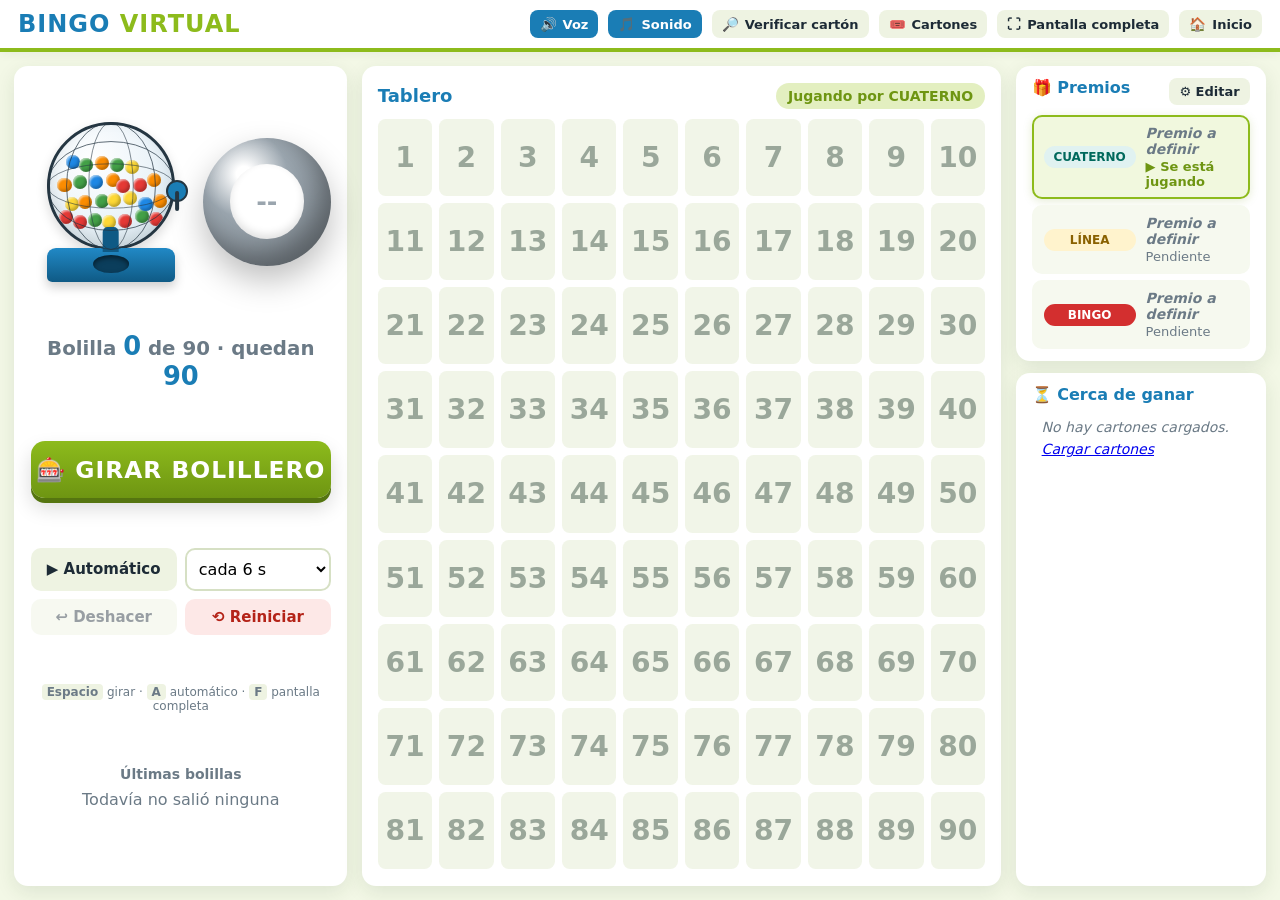
==== commit 37838df2: "Panel de premios con sale o sale - Premios configurables: cuaterno, línea, bingo (pozo hasta la boli" ====
--- a/bolillero.html
+++ b/bolillero.html
@@ -133,7 +133,33 @@
         }
         .fase.linea { background: #fff3cd; color: #8a6100; }
         .fase.bingo { background: #fde8e7; color: #b42318; }
+        .fase.sale { background: #6a1b9a; color: #fff; }
         .fase.fin { background: var(--tinta); color: #fff; }
+
+        /* Premios */
+        .premios-cab { display: flex; justify-content: space-between; align-items: center; gap: 8px; margin-bottom: 10px; }
+        .premios-cab h2 { margin: 0; }
+        .premios { list-style: none; margin: 0; padding: 0; display: flex; flex-direction: column; gap: 6px; }
+        .premio {
+            display: grid; grid-template-columns: auto 1fr; gap: 2px 10px; align-items: center;
+            padding: 8px 10px; border-radius: 10px; background: #f6f9ef; border: 2px solid transparent;
+        }
+        .premio .badge { grid-row: span 2; justify-self: start; min-width: 92px; text-align: center; padding: 4px 8px; }
+        .premio .monto { font-weight: 900; font-size: clamp(15px, 2vh, 19px); color: var(--tinta); overflow-wrap: anywhere; }
+        .premio .monto.vacio { color: var(--gris); font-weight: 600; font-style: italic; font-size: 14px; }
+        .premio .quien { font-size: 13px; color: var(--gris); overflow-wrap: anywhere; }
+        .premio.actual { border-color: var(--verde); background: #f1f8de; box-shadow: 0 2px 10px rgba(110,149,18,.18); }
+        .premio.actual .quien { color: var(--verde-osc); font-weight: 700; }
+        .premio.ganado .quien { color: var(--azul-osc); font-weight: 700; }
+        .premio.perdido { opacity: .55; }
+        .premio.perdido .monto { text-decoration: line-through; }
+        .badge-saleosale { background: #6a1b9a; color: #fff; }
+        .premio-monto { font-size: clamp(20px, 4vw, 30px); font-weight: 900; color: var(--verde-osc); margin: -4px 0 8px; }
+        .premio-monto:empty { display: none; }
+        .form-premios { display: flex; flex-direction: column; gap: 10px; }
+        .form-premios label { display: flex; flex-direction: column; gap: 4px; font-weight: 700; font-size: 14px; }
+        .form-premios small { font-weight: 400; color: var(--gris); }
+        .form-premios .ayuda { margin: 0; font-size: 13px; color: var(--gris); }
 
         .lista { list-style: none; margin: 0; padding: 0; display: flex; flex-direction: column; gap: 6px; max-height: 260px; overflow: auto; }
         .lista li { display: flex; gap: 6px 8px; align-items: center; flex-wrap: wrap; padding: 7px 10px; border-radius: 10px; background: #f6f9ef; font-size: 14px; }
@@ -195,10 +221,20 @@
                 grid-template-rows: minmax(0, 1fr);
                 grid-template-areas: "sorteo tablero estado";
             }
-            .estado { grid-template-columns: 1fr; grid-template-rows: 1fr 1fr; min-height: 0; }
+            .estado { grid-template-columns: 1fr; grid-template-rows: auto minmax(0, 1fr); min-height: 0; }
             .estado .panel { display: flex; flex-direction: column; min-height: 0; }
             .estado .lista { max-height: none; flex: 1; min-height: 0; }
             .escena { --m: clamp(5px, min(.5vw, .95vh), 12px); --b: clamp(90px, min(10vw, 22vh), 260px); }
+        }
+        /* Dos columnas (tablet acostada / notebook chica): premios compactos en 2x2 */
+        @media (orientation: landscape) and (min-width: 900px) and (max-width: 1279px) {
+            .estado { grid-template-columns: 2fr 1fr; }
+            .premios { display: grid; grid-template-columns: 1fr 1fr; gap: 6px; }
+            .premio { padding: 5px 8px; gap: 0 8px; }
+            .premio .badge { min-width: 0; font-size: 11px; }
+            .premio .monto { font-size: 15px; }
+            .premio .quien { font-size: 12px; white-space: nowrap; overflow: hidden; text-overflow: ellipsis; }
+            .premios-cab { margin-bottom: 6px; }
         }
         /* Poca altura: se esconden detalles secundarios */
         @media (orientation: landscape) and (min-width: 900px) and (max-height: 820px) { .atajos { display: none; } }
@@ -294,13 +330,16 @@
     </section>
 
     <section class="estado">
+        <div class="panel panel-premios">
+            <div class="premios-cab">
+                <h2>🎁 Premios</h2>
+                <button class="btn btn-chico" id="btnPremios" title="Cargar los premios">⚙️ Editar</button>
+            </div>
+            <ul class="premios" id="listaPremios"></ul>
+        </div>
         <div class="panel">
             <h2>⏳ Cerca de ganar</h2>
             <ul class="lista" id="listaCerca"></ul>
-        </div>
-        <div class="panel">
-            <h2>🏆 Ganadores</h2>
-            <ul class="lista" id="listaGanadores"></ul>
         </div>
     </section>
 </main>
@@ -310,8 +349,28 @@
     <div class="modal-caja">
         <h3 id="ganTitulo">¡CUATERNO!</h3>
         <div class="sub" id="ganSub"></div>
+        <div class="premio-monto" id="ganPremio"></div>
         <div class="ganadores-cartones" id="ganCartones"></div>
         <button class="btn btn-verde" id="btnCerrarGanador" style="font-size:18px;padding:12px 26px">Continuar</button>
+    </div>
+</div>
+
+<!-- Configurar premios -->
+<div class="modal" id="modalPremios">
+    <div class="modal-caja" style="width:min(480px,100%)">
+        <h3>🎁 Premios de la partida</h3>
+        <form id="formPremios" class="form-premios" autocomplete="off">
+            <label>Cuaterno <small>(4 números de una fila)</small><input type="text" id="prCuaterno" placeholder="Ej: $ 20.000"></label>
+            <label>Línea <small>(fila completa)</small><input type="text" id="prLinea" placeholder="Ej: $ 50.000"></label>
+            <label>Bingo <small>(cartón lleno — pozo)</small><input type="text" id="prBingo" placeholder="Ej: $ 500.000 o una moto"></label>
+            <label>El pozo del bingo vale hasta la bolilla N°<input type="number" id="prLimite" min="15" max="89" placeholder="Sin límite (no hay sale o sale)"></label>
+            <label>Sale o sale <small>(si no salió el bingo a tiempo)</small><input type="text" id="prSale" placeholder="Ej: $ 100.000"></label>
+            <p class="ayuda">Si nadie canta bingo hasta esa bolilla, se juega <b>SALE O SALE</b>: se sigue sacando hasta que alguien llene el cartón y se lleva ese premio.</p>
+            <div style="display:flex;gap:8px;justify-content:flex-end">
+                <button type="button" class="btn" id="btnCancelarPremios">Cancelar</button>
+                <button type="submit" class="btn btn-verde">Guardar premios</button>
+            </div>
+        </form>
     </div>
 </div>
 
@@ -346,6 +405,10 @@
     const $ = id => document.getElementById(id);
     let estado = Bingo.cargarEstado();
     let girando = false;
+    let pendienteSale = false;
+    const premios = Object.assign({ cuaterno: '', linea: '', bingo: '', limite: '', saleosale: '' },
+        JSON.parse(localStorage.getItem('bingoPremios') || '{}'));
+    function limite() { const l = parseInt(premios.limite); return l > 0 ? l : 0; }
     let autoTimer = null;
     const prefs = Object.assign({ voz: true, sonido: true, velocidad: 6 }, JSON.parse(localStorage.getItem('bingoPrefs') || '{}'));
 
@@ -444,7 +507,8 @@
         fase.className = 'fase';
         if (estado.numbers.length === 0) { fase.textContent = 'Bolillero vacío'; fase.classList.add('fin'); }
         else if (estado.bingoGanado) { fase.textContent = '🏆 BINGO cantado'; fase.classList.add('fin'); }
-        else if (estado.lineaGanada) { fase.textContent = 'Jugando por BINGO'; fase.classList.add('bingo'); }
+        else if (estado.lineaGanada && premioEnJuego(total + 1) === 'saleosale') { fase.textContent = '🔥 SALE O SALE'; fase.classList.add('sale'); }
+        else if (estado.lineaGanada) { fase.textContent = 'Jugando por BINGO' + (limite() ? ` · hasta bolilla ${limite()}` : ''); fase.classList.add('bingo'); }
         else if (estado.cuaternoGanado) { fase.textContent = 'Jugando por LÍNEA'; fase.classList.add('linea'); }
         else fase.textContent = 'Jugando por CUATERNO';
 
@@ -452,14 +516,14 @@
         const cartones = Bingo.cargarCartones();
         const sacadas = new Set(estado.drawnNumbers);
         const cerca = [];
-        const premio = premioEnJuego();
+        const premio = premioEnJuego(total + 1);
         if (premio && total) {
             cartones.forEach(c => {
                 const p = Bingo.progreso(c, sacadas);
                 // Sólo se indica CUÁNTOS números faltan, nunca cuáles
                 if (premio === 'cuaterno' && p.maxFila === 3) cerca.push({ c, falta: 1 });
                 else if (premio === 'linea' && p.maxFila === 4) cerca.push({ c, falta: 1 });
-                else if (premio === 'bingo' && p.faltan.length <= 2) cerca.push({ c, falta: p.faltan.length });
+                else if ((premio === 'bingo' || premio === 'saleosale') && p.faltan.length <= 2) cerca.push({ c, falta: p.faltan.length });
             });
         }
         cerca.sort((a, b) => a.falta - b.falta || (+a.c.numero) - (+b.c.numero));
@@ -469,11 +533,7 @@
                 ? cerca.map(x => `<li><b>N° ${Bingo.escapar(x.c.numero)}</b> ${Bingo.escapar(x.c.comprador)}<span class="falta">${x.falta === 1 ? 'le falta 1' : 'le faltan ' + x.falta}</span></li>`).join('')
                 : (premio ? `<li class="vacio">Nadie está cerca del ${NOMBRE[premio]} todavía.</li>` : '<li class="vacio">Juego terminado.</li>');
 
-        $('listaGanadores').innerHTML = estado.ganadores.length
-            ? estado.ganadores.map(g => `<li><span class="badge badge-${g.tipo}">${NOMBRE[g.tipo]}</span>
-                <b>N° ${Bingo.escapar(g.numero)}</b> ${Bingo.escapar(g.comprador)}
-                <span class="falta" style="color:var(--gris)">bolilla ${g.bola} (${g.numeroBola})</span></li>`).join('')
-            : '<li class="vacio">Sin ganadores aún.</li>';
+        dibujarPremios();
     }
 
     function dibujarTodo(animar) {
@@ -483,15 +543,47 @@
     }
 
     /* ---------- Juego ---------- */
-    const NOMBRE = { cuaterno: 'CUATERNO', linea: 'LÍNEA', bingo: 'BINGO' };
-    const FLAG = { cuaterno: 'cuaternoGanado', linea: 'lineaGanada', bingo: 'bingoGanado' };
-
-    // Premios en orden: CUATERNO (4 de una fila) → LÍNEA (fila completa) → BINGO (cartón lleno)
-    function premioEnJuego() {
+    const NOMBRE = { cuaterno: 'CUATERNO', linea: 'LÍNEA', bingo: 'BINGO', saleosale: 'SALE O SALE' };
+    const FLAG = { cuaterno: 'cuaternoGanado', linea: 'lineaGanada', bingo: 'bingoGanado', saleosale: 'bingoGanado' };
+
+    // Premios en orden: CUATERNO (4 de una fila) → LÍNEA (fila completa) → BINGO (cartón lleno).
+    // Si hay límite y el bingo no sale hasta esa bolilla, el cartón lleno pasa a ser SALE O SALE.
+    // "bola" = número de orden de la bolilla que se evalúa.
+    function premioEnJuego(bola) {
+        if (bola == null) bola = estado.drawnNumbers.length;
         if (!estado.cuaternoGanado) return 'cuaterno';
         if (!estado.lineaGanada) return 'linea';
-        if (!estado.bingoGanado) return 'bingo';
+        if (!estado.bingoGanado) return limite() && bola > limite() ? 'saleosale' : 'bingo';
         return null;
+    }
+
+    function dibujarPremios() {
+        const total = estado.drawnNumbers.length;
+        const actual = premioEnJuego(total + 1);
+        const pasoLimite = limite() && total >= limite();
+        const filas = ['cuaterno', 'linea', 'bingo'];
+        if (limite()) filas.push('saleosale');
+        $('listaPremios').innerHTML = filas.map(t => {
+            const gan = estado.ganadores.filter(g => g.tipo === t);
+            let cls = '', quien;
+            if (gan.length) {
+                cls = 'ganado';
+                quien = 'Ganó ' + gan.map(g => `N° ${Bingo.escapar(g.numero)} ${Bingo.escapar(g.comprador)}`).join(', ') + ` (bolilla ${gan[0].bola})`;
+            } else if (t === 'bingo' && (estado.bingoGanado || pasoLimite)) {
+                cls = 'perdido'; quien = `No salió hasta la bolilla ${limite()}`;
+            } else if (t === 'saleosale' && estado.bingoGanado) {
+                cls = 'perdido'; quien = 'No hizo falta';
+            } else if (t === actual && !estado.bingoGanado) {
+                cls = 'actual';
+                quien = '▶ Se está jugando';
+                if (t === 'bingo' && limite()) quien += ` · quedan ${limite() - total} bolillas`;
+                if (t === 'saleosale') quien = '▶ Se juega hasta que alguien llene el cartón';
+            } else {
+                quien = t === 'bingo' && limite() ? `Hasta la bolilla ${limite()}` : t === 'saleosale' ? `Si no sale el bingo hasta la bolilla ${limite()}` : 'Pendiente';
+            }
+            const monto = premios[t] ? `<span class="monto">${Bingo.escapar(premios[t])}</span>` : '<span class="monto vacio">Premio a definir</span>';
+            return `<li class="premio ${cls}"><span class="badge badge-${t}">${NOMBRE[t]}</span>${monto}<span class="quien">${quien}</span></li>`;
+        }).join('');
     }
 
     function evaluarGanadores(n) {
@@ -504,7 +596,7 @@
             const base = { tipo: premio, cartonId: c.id, numero: c.numero, comprador: c.comprador, bola: estado.drawnNumbers.length, numeroBola: n };
             if (premio === 'cuaterno' && p.cuaterno) nuevos.push(Object.assign(base, { fila: p.filas.findIndex(f => f.marcados >= 4) + 1 }));
             else if (premio === 'linea' && p.linea) nuevos.push(Object.assign(base, { fila: p.filas.findIndex(f => f.completa) + 1 }));
-            else if (premio === 'bingo' && p.bingo) nuevos.push(base);
+            else if ((premio === 'bingo' || premio === 'saleosale') && p.bingo) nuevos.push(base);
         });
         if (nuevos.length) estado[FLAG[premio]] = true;
         estado.ganadores.push(...nuevos);
@@ -525,12 +617,15 @@
             const n = estado.numbers.splice(i, 1)[0];
             estado.drawnNumbers.push(n);
             const nuevos = evaluarGanadores(n);
+            // Se terminó el plazo del pozo sin bingo: avisar que empieza el SALE O SALE
+            if (limite() && estado.drawnNumbers.length === limite() && !estado.bingoGanado && estado.numbers.length) pendienteSale = true;
             Bingo.guardarEstado(estado);
             girando = false;
             dibujarTodo(true);
             sonidoBola();
             cantar(n);
             if (nuevos.length) setTimeout(() => celebrar(nuevos), 900);
+            else if (pendienteSale) setTimeout(anunciarSale, 900);
             else if (autoTimer) programarAuto();
             if (estado.numbers.length === 0) pararAuto();
         }, dur);
@@ -542,7 +637,9 @@
         estado.numbers.push(n);
         const total = estado.drawnNumbers.length;
         estado.ganadores = estado.ganadores.filter(g => g.bola <= total);
-        Object.keys(FLAG).forEach(t => { estado[FLAG[t]] = estado.ganadores.some(g => g.tipo === t); });
+        estado.cuaternoGanado = estado.ganadores.some(g => g.tipo === 'cuaterno');
+        estado.lineaGanada = estado.ganadores.some(g => g.tipo === 'linea');
+        estado.bingoGanado = estado.ganadores.some(g => g.tipo === 'bingo' || g.tipo === 'saleosale');
         Bingo.guardarEstado(estado);
         dibujarTodo(false);
         toast(`Se devolvió la bolilla ${n} al bolillero`);
@@ -578,10 +675,11 @@
     /* ---------- Celebración ---------- */
     function celebrar(nuevos) {
         const tipo = nuevos[0].tipo;
-        const esBingo = tipo === 'bingo';
+        const esBingo = tipo === 'bingo' || tipo === 'saleosale';
         const lista = nuevos;
         if (esBingo) pararAuto();
-        $('ganTitulo').textContent = esBingo ? '¡¡BINGO!!' : `¡${NOMBRE[tipo]}!`;
+        $('ganTitulo').textContent = tipo === 'bingo' ? '¡¡BINGO!!' : tipo === 'saleosale' ? '¡¡BINGO!! · Sale o sale' : `¡${NOMBRE[tipo]}!`;
+        $('ganPremio').textContent = premios[tipo] ? '🎁 ' + premios[tipo] + (lista.length > 1 ? ' (a repartir)' : '') : '';
         $('ganSub').textContent = `Con la bolilla ${lista[0].numeroBola} (bolilla N° ${lista[0].bola})` + (lista.length > 1 ? ` · ${lista.length} ganadores` : '');
         const cartones = Bingo.cargarCartones();
         $('ganCartones').innerHTML = lista.map(g => {
@@ -591,11 +689,23 @@
         $('modalGanador').classList.add('abierto');
         sonidoPremio();
         const nombres = lista.map(g => `cartón ${g.numero}, ${g.comprador || ''}`).join('; ');
-        setTimeout(() => decir(`¡${{ cuaterno: 'Cuaterno', linea: 'Línea', bingo: 'Bingo' }[tipo]}! ${nombres}`), 700);
+        setTimeout(() => decir(`¡${{ cuaterno: 'Cuaterno', linea: 'Línea', bingo: 'Bingo', saleosale: 'Bingo' }[tipo]}! ${nombres}`), 700);
         confeti();
+    }
+    function anunciarSale() {
+        pendienteSale = false;
+        $('ganTitulo').textContent = '🔥 ¡SALE O SALE!';
+        $('ganSub').textContent = `Nadie cantó bingo hasta la bolilla ${limite()}. Ahora se sigue hasta que alguien llene el cartón.`;
+        $('ganPremio').textContent = premios.saleosale ? '🎁 ' + premios.saleosale : '';
+        $('ganCartones').innerHTML = '';
+        $('modalGanador').classList.add('abierto');
+        sonidoPremio();
+        setTimeout(() => decir(`No salió el bingo. ¡Ahora se juega sale o sale!`), 500);
     }
     function cerrarGanador() {
         $('modalGanador').classList.remove('abierto');
+        if (pendienteSale && !estado.bingoGanado) { setTimeout(anunciarSale, 300); return; }
+        pendienteSale = false;
         if (autoTimer && !estado.bingoGanado) programarAuto();
         else if (estado.bingoGanado) pararAuto();
     }
@@ -650,6 +760,21 @@
     $('btnVoz').onclick = () => { prefs.voz = !prefs.voz; guardarPrefs(); dibujarTodo(false); if (prefs.voz) decir('Voz activada'); else speechSynthesis && speechSynthesis.cancel(); };
     $('btnSonido').onclick = () => { prefs.sonido = !prefs.sonido; guardarPrefs(); dibujarTodo(false); };
     $('btnCerrarGanador').onclick = cerrarGanador;
+    const camposPremio = { prCuaterno: 'cuaterno', prLinea: 'linea', prBingo: 'bingo', prLimite: 'limite', prSale: 'saleosale' };
+    $('btnPremios').onclick = () => {
+        Object.entries(camposPremio).forEach(([id, k]) => $(id).value = premios[k] || '');
+        $('modalPremios').classList.add('abierto');
+        $('prCuaterno').focus();
+    };
+    $('btnCancelarPremios').onclick = () => $('modalPremios').classList.remove('abierto');
+    $('formPremios').onsubmit = e => {
+        e.preventDefault();
+        Object.entries(camposPremio).forEach(([id, k]) => premios[k] = $(id).value.trim());
+        localStorage.setItem('bingoPremios', JSON.stringify(premios));
+        $('modalPremios').classList.remove('abierto');
+        dibujarEstado();
+        toast('Premios guardados');
+    };
     $('btnVerificar').onclick = abrirVerificar;
     $('btnCerrarVerif').onclick = () => $('modalVerificar').classList.remove('abierto');
     $('verifInput').oninput = verificar;
@@ -678,6 +803,7 @@
     window.addEventListener('storage', e => {
         if (e.key === 'cartones') dibujarEstado();
         if (e.key === 'bingoState') { estado = Bingo.cargarEstado(); dibujarTodo(false); }
+        if (e.key === 'bingoPremios') { Object.assign(premios, JSON.parse(e.newValue || '{}')); dibujarEstado(); }
     });
     if ('speechSynthesis' in window) speechSynthesis.onvoiceschanged = () => { };
 
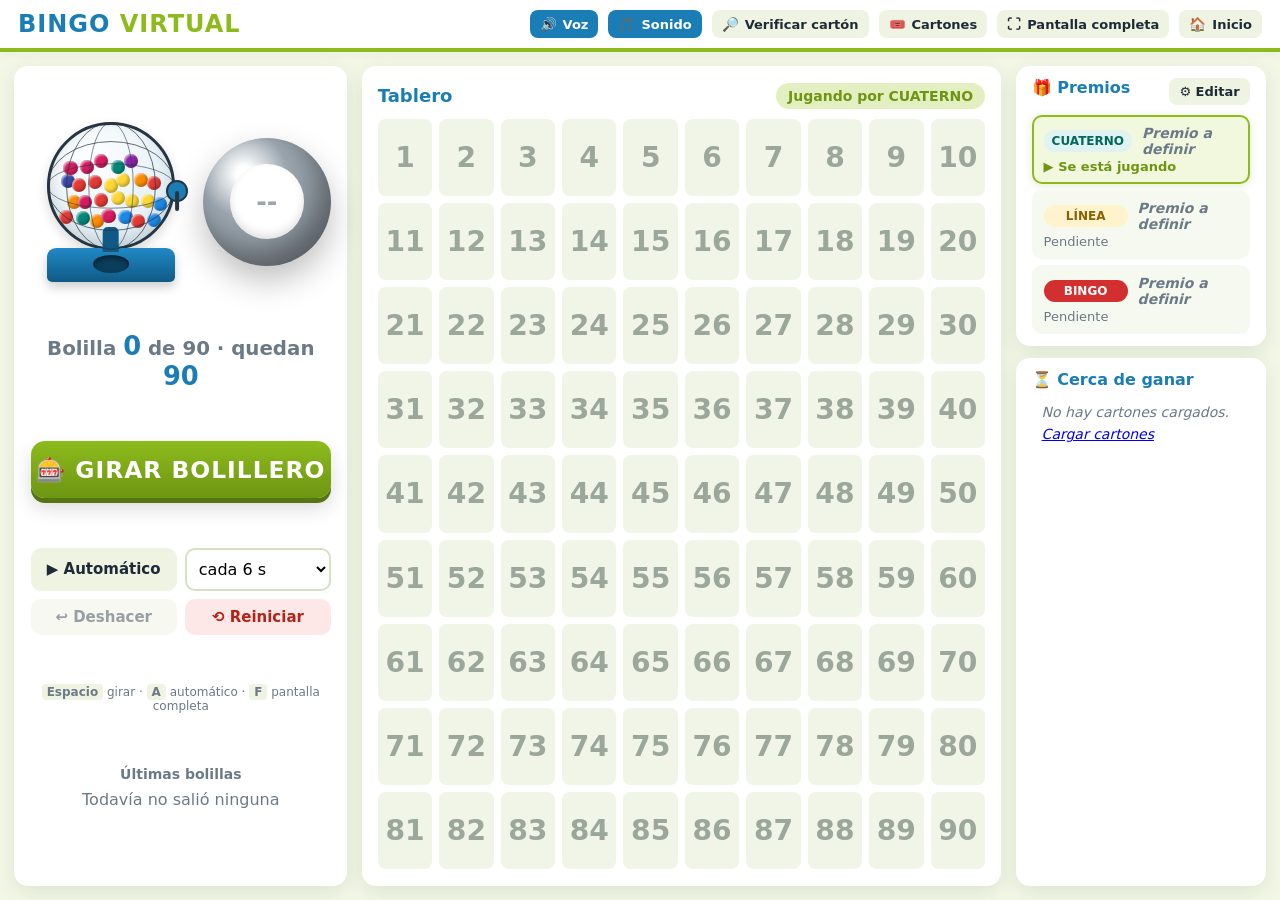
==== commit a20891cd: "Agrupar cuaterno, línea y bingo dentro del Bingo con pozo Co-Authored-By: Claude Opus 5.5 <noreply@a" ====
--- a/bolillero.html
+++ b/bolillero.html
@@ -144,7 +144,8 @@
             display: grid; grid-template-columns: auto 1fr; gap: 2px 10px; align-items: center;
             padding: 8px 10px; border-radius: 10px; background: #f6f9ef; border: 2px solid transparent;
         }
-        .premio .badge { grid-row: span 2; justify-self: start; min-width: 92px; text-align: center; padding: 4px 8px; }
+        .premio .badge { justify-self: start; min-width: 84px; text-align: center; padding: 4px 8px; }
+        .premio .quien { grid-column: 1 / -1; }
         .premio .monto { font-weight: 900; font-size: clamp(15px, 2vh, 19px); color: var(--tinta); overflow-wrap: anywhere; }
         .premio .monto.vacio { color: var(--gris); font-weight: 600; font-style: italic; font-size: 14px; }
         .premio .quien { font-size: 13px; color: var(--gris); overflow-wrap: anywhere; }
@@ -154,11 +155,27 @@
         .premio.perdido { opacity: .55; }
         .premio.perdido .monto { text-decoration: line-through; }
         .badge-saleosale { background: #6a1b9a; color: #fff; }
+        .grupo-pozo { border: 2px solid var(--oro); border-radius: 12px; padding: 0 6px 6px; background: #fffbea; }
+        .grupo-pozo.cerrado { border-color: #d9d9d9; background: #f7f7f7; }
+        .grupo-pozo.ganado { border-color: var(--verde); background: #f4fae6; }
+        .grupo-cab {
+            display: flex; justify-content: space-between; align-items: baseline; gap: 4px 10px; flex-wrap: wrap;
+            padding: 7px 4px 6px; font-weight: 900; font-size: 14px; color: #8a6100;
+        }
+        .grupo-pozo.cerrado .grupo-cab { color: var(--gris); }
+        .grupo-pozo.ganado .grupo-cab { color: var(--verde-osc); }
+        .grupo-lim { font-weight: 600; font-size: 12px; }
+        .grupo-lim b { font-size: 15px; }
+        .premios-int { list-style: none; margin: 0; padding: 0; display: flex; flex-direction: column; gap: 5px; }
+        .premios-int .premio { background: #fff; }
+        .premio-saleosale { margin-top: 2px; }
         .premio-monto { font-size: clamp(20px, 4vw, 30px); font-weight: 900; color: var(--verde-osc); margin: -4px 0 8px; }
         .premio-monto:empty { display: none; }
         .form-premios { display: flex; flex-direction: column; gap: 10px; }
         .form-premios label { display: flex; flex-direction: column; gap: 4px; font-weight: 700; font-size: 14px; }
         .form-premios small { font-weight: 400; color: var(--gris); }
+        .fs-pozo { border: 2px solid var(--oro); border-radius: 12px; padding: 8px 12px 12px; margin: 0; display: flex; flex-direction: column; gap: 10px; background: #fffbea; }
+        .fs-pozo legend { font-weight: 900; color: #8a6100; padding: 0 6px; }
         .form-premios .ayuda { margin: 0; font-size: 13px; color: var(--gris); }
 
         .lista { list-style: none; margin: 0; padding: 0; display: flex; flex-direction: column; gap: 6px; max-height: 260px; overflow: auto; }
@@ -229,9 +246,13 @@
         /* Dos columnas (tablet acostada / notebook chica): premios compactos en 2x2 */
         @media (orientation: landscape) and (min-width: 900px) and (max-width: 1279px) {
             .estado { grid-template-columns: 2fr 1fr; }
-            .premios { display: grid; grid-template-columns: 1fr 1fr; gap: 6px; }
+            .premios { display: grid; grid-template-columns: 1fr; gap: 6px; }
+            .premios-int { display: grid; grid-template-columns: repeat(3, minmax(0, 1fr)); }
+            .premios:not(:has(.grupo-pozo)) { grid-template-columns: repeat(3, minmax(0, 1fr)); }
+            .grupo-cab { padding: 4px 2px; font-size: 13px; }
             .premio { padding: 5px 8px; gap: 0 8px; }
             .premio .badge { min-width: 0; font-size: 11px; }
+            .premios-int .premio { grid-template-columns: 1fr; }
             .premio .monto { font-size: 15px; }
             .premio .quien { font-size: 12px; white-space: nowrap; overflow: hidden; text-overflow: ellipsis; }
             .premios-cab { margin-bottom: 6px; }
@@ -360,10 +381,13 @@
     <div class="modal-caja" style="width:min(480px,100%)">
         <h3>🎁 Premios de la partida</h3>
         <form id="formPremios" class="form-premios" autocomplete="off">
+            <fieldset class="fs-pozo">
+            <legend>💰 Bingo con pozo</legend>
+            <label>El pozo vale hasta la bolilla N°<input type="number" id="prLimite" min="15" max="89" placeholder="Sin límite (no hay sale o sale)"></label>
             <label>Cuaterno <small>(4 números de una fila)</small><input type="text" id="prCuaterno" placeholder="Ej: $ 20.000"></label>
             <label>Línea <small>(fila completa)</small><input type="text" id="prLinea" placeholder="Ej: $ 50.000"></label>
             <label>Bingo <small>(cartón lleno — pozo)</small><input type="text" id="prBingo" placeholder="Ej: $ 500.000 o una moto"></label>
-            <label>El pozo del bingo vale hasta la bolilla N°<input type="number" id="prLimite" min="15" max="89" placeholder="Sin límite (no hay sale o sale)"></label>
+            </fieldset>
             <label>Sale o sale <small>(si no salió el bingo a tiempo)</small><input type="text" id="prSale" placeholder="Ej: $ 100.000"></label>
             <p class="ayuda">Si nadie canta bingo hasta esa bolilla, se juega <b>SALE O SALE</b>: se sigue sacando hasta que alguien llene el cartón y se lleva ese premio.</p>
             <div style="display:flex;gap:8px;justify-content:flex-end">
@@ -561,9 +585,7 @@
         const total = estado.drawnNumbers.length;
         const actual = premioEnJuego(total + 1);
         const pasoLimite = limite() && total >= limite();
-        const filas = ['cuaterno', 'linea', 'bingo'];
-        if (limite()) filas.push('saleosale');
-        $('listaPremios').innerHTML = filas.map(t => {
+        const fila = t => {
             const gan = estado.ganadores.filter(g => g.tipo === t);
             let cls = '', quien;
             if (gan.length) {
@@ -575,15 +597,27 @@
                 cls = 'perdido'; quien = 'No hizo falta';
             } else if (t === actual && !estado.bingoGanado) {
                 cls = 'actual';
-                quien = '▶ Se está jugando';
-                if (t === 'bingo' && limite()) quien += ` · quedan ${limite() - total} bolillas`;
-                if (t === 'saleosale') quien = '▶ Se juega hasta que alguien llene el cartón';
+                quien = t === 'saleosale' ? '▶ Se juega hasta que alguien llene el cartón' : '▶ Se está jugando';
             } else {
-                quien = t === 'bingo' && limite() ? `Hasta la bolilla ${limite()}` : t === 'saleosale' ? `Si no sale el bingo hasta la bolilla ${limite()}` : 'Pendiente';
+                quien = t === 'saleosale' ? `Si no sale el bingo hasta la bolilla ${limite()}` : 'Pendiente';
             }
             const monto = premios[t] ? `<span class="monto">${Bingo.escapar(premios[t])}</span>` : '<span class="monto vacio">Premio a definir</span>';
-            return `<li class="premio ${cls}"><span class="badge badge-${t}">${NOMBRE[t]}</span>${monto}<span class="quien">${quien}</span></li>`;
-        }).join('');
+            return `<li class="premio premio-${t} ${cls}"><span class="badge badge-${t}">${NOMBRE[t]}</span>${monto}<span class="quien">${quien}</span></li>`;
+        };
+        const internos = ['cuaterno', 'linea', 'bingo'].map(fila).join('');
+        if (!limite()) { $('listaPremios').innerHTML = internos; return; }
+
+        // Con límite: cuaterno, línea y bingo van dentro del "Bingo con pozo"
+        let estadoPozo, cls = '';
+        if (estado.ganadores.some(g => g.tipo === 'bingo')) { estadoPozo = '¡Pozo entregado!'; cls = 'ganado'; }
+        else if (pasoLimite || estado.bingoGanado) { estadoPozo = 'Terminó el límite'; cls = 'cerrado'; }
+        else { const q = limite() - total; estadoPozo = `quedan <b>${q}</b> bolilla${q === 1 ? '' : 's'}`; cls = 'abierto'; }
+        $('listaPremios').innerHTML = `
+            <li class="grupo-pozo ${cls}">
+                <div class="grupo-cab"><span>💰 BINGO CON POZO</span><span class="grupo-lim">hasta la bolilla ${limite()} · ${estadoPozo}</span></div>
+                <ul class="premios-int">${internos}</ul>
+            </li>
+            ${fila('saleosale')}`;
     }
 
     function evaluarGanadores(n) {
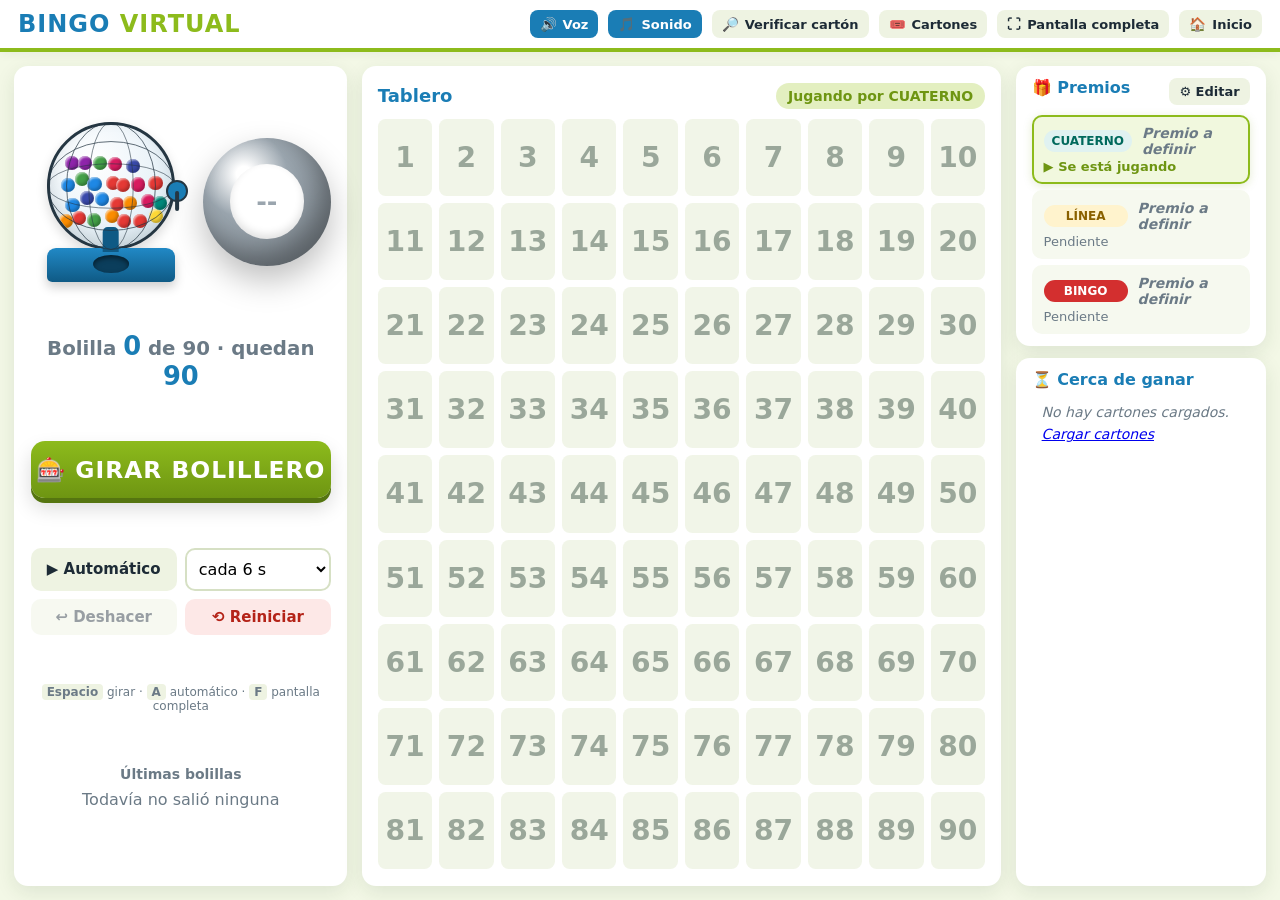
==== commit 6f23f5b8: "Calcular la chance de cuaterno, línea y bingo antes del límite del pozo Al cargar la bolilla límite " ====
--- a/bolillero.html
+++ b/bolillero.html
@@ -176,6 +176,15 @@
         .form-premios small { font-weight: 400; color: var(--gris); }
         .fs-pozo { border: 2px solid var(--oro); border-radius: 12px; padding: 8px 12px 12px; margin: 0; display: flex; flex-direction: column; gap: 10px; background: #fffbea; }
         .fs-pozo legend { font-weight: 900; color: #8a6100; padding: 0 6px; }
+        .chances { font-size: 13px; background: #fff; border-radius: 10px; padding: 10px 12px; border: 1px solid var(--borde); }
+        .chances:empty { display: none; }
+        .chances .barras { display: grid; grid-template-columns: auto 1fr auto; gap: 5px 8px; align-items: center; margin: 8px 0 4px; }
+        .chances .bar { height: 8px; border-radius: 99px; background: #eef3e2; overflow: hidden; }
+        .chances .bar i { display: block; height: 100%; border-radius: 99px; }
+        .chances .pct { font-weight: 800; text-align: right; min-width: 42px; }
+        .chances .aviso { margin-top: 8px; padding: 7px 9px; border-radius: 8px; background: #fff3cd; color: #8a6100; font-weight: 600; }
+        .chances .ok { margin-top: 8px; padding: 7px 9px; border-radius: 8px; background: #edf7d9; color: var(--verde-osc); font-weight: 600; }
+        .chances .nota { color: var(--gris); font-size: 12px; margin-top: 6px; }
         .form-premios .ayuda { margin: 0; font-size: 13px; color: var(--gris); }
 
         .lista { list-style: none; margin: 0; padding: 0; display: flex; flex-direction: column; gap: 6px; max-height: 260px; overflow: auto; }
@@ -384,6 +393,7 @@
             <fieldset class="fs-pozo">
             <legend>💰 Bingo con pozo</legend>
             <label>El pozo vale hasta la bolilla N°<input type="number" id="prLimite" min="15" max="89" placeholder="Sin límite (no hay sale o sale)"></label>
+            <div class="chances" id="chances" aria-live="polite"></div>
             <label>Cuaterno <small>(4 números de una fila)</small><input type="text" id="prCuaterno" placeholder="Ej: $ 20.000"></label>
             <label>Línea <small>(fila completa)</small><input type="text" id="prLinea" placeholder="Ej: $ 50.000"></label>
             <label>Bingo <small>(cartón lleno — pozo)</small><input type="text" id="prBingo" placeholder="Ej: $ 500.000 o una moto"></label>
@@ -798,8 +808,45 @@
     $('btnPremios').onclick = () => {
         Object.entries(camposPremio).forEach(([id, k]) => $(id).value = premios[k] || '');
         $('modalPremios').classList.add('abierto');
-        $('prCuaterno').focus();
+        simCache = null; calcularChances();
+        $('prLimite').focus();
     };
+    // ---- Chance de que salgan los premios antes del límite (simulación, no afecta el sorteo)
+    let simCache = null, simTimer = null;
+    function cartonesEnJuego() {
+        return Bingo.cargarCartones().filter(c => (c.comprador || '').trim().toLowerCase() !== 'sin vender');
+    }
+    function calcularChances() {
+        const caja = $('chances');
+        const lim = parseInt($('prLimite').value);
+        if (!(lim > 0)) { caja.innerHTML = ''; return; }
+        const enJuego = cartonesEnJuego();
+        const total = Bingo.cargarCartones().length;
+        if (!enJuego.length) {
+            caja.innerHTML = '<div class="aviso">Cargá los cartones vendidos para calcular la chance de que salgan los premios antes del límite.</div>';
+            return;
+        }
+        const clave = enJuego.map(c => c.id).join(',');
+        if (!simCache || simCache.clave !== clave) simCache = { clave, sims: Math.max(800, Math.min(3000, Math.round(60000 / enJuego.length))) }, simCache.res = Bingo.simular(enJuego, simCache.sims);
+        const r = simCache.res;
+        const pc = k => Math.round(Bingo.probHasta(r[k], lim) * 100);
+        const fila = (nombre, k, color) => { const v = pc(k); return `<span>${nombre}</span><span class="bar"><i style="width:${v}%;background:${color}"></i></span><span class="pct">${v}%</span>`; };
+        const pCu = pc('cuaterno'), pLi = pc('linea');
+        const sugerido = Math.min(89, Bingo.percentil(r.linea, .9));
+        let msj;
+        if (pCu < 90 || pLi < 90) {
+            msj = `<div class="aviso">⚠ Con este límite ${pLi < 90 ? 'la línea' : 'el cuaterno'} puede no salir a tiempo (sale ${Math.min(pCu, pLi)} de cada 100 partidas).`
+                + (sugerido > lim ? ` Para que la línea salga 9 de cada 10 veces, poné el límite en la bolilla <b>${sugerido}</b> o más.` : '') + '</div>';
+        } else {
+            msj = '<div class="ok">✔ Con este límite, cuaterno y línea salen casi siempre antes del final del pozo.</div>';
+        }
+        caja.innerHTML = `<b>Chance de que salga hasta la bolilla ${lim}</b> <span style="color:var(--gris)">(${enJuego.length} cartones en juego)</span>
+            <div class="barras">${fila('Cuaterno', 'cuaterno', '#26a69a')}${fila('Línea', 'linea', '#f9b800')}${fila('Bingo (pozo)', 'bingo', '#e53935')}</div>
+            ${msj}
+            <div class="nota">Es un cálculo con ${simCache.sims.toLocaleString('es-AR')} partidas simuladas al azar. El sorteo real no se modifica.${total > enJuego.length ? ` No se cuentan ${total - enJuego.length} cartones "Sin vender".` : ''}</div>`;
+    }
+    $('prLimite').addEventListener('input', () => { clearTimeout(simTimer); simTimer = setTimeout(calcularChances, 150); });
+
     $('btnCancelarPremios').onclick = () => $('modalPremios').classList.remove('abierto');
     $('formPremios').onsubmit = e => {
         e.preventDefault();
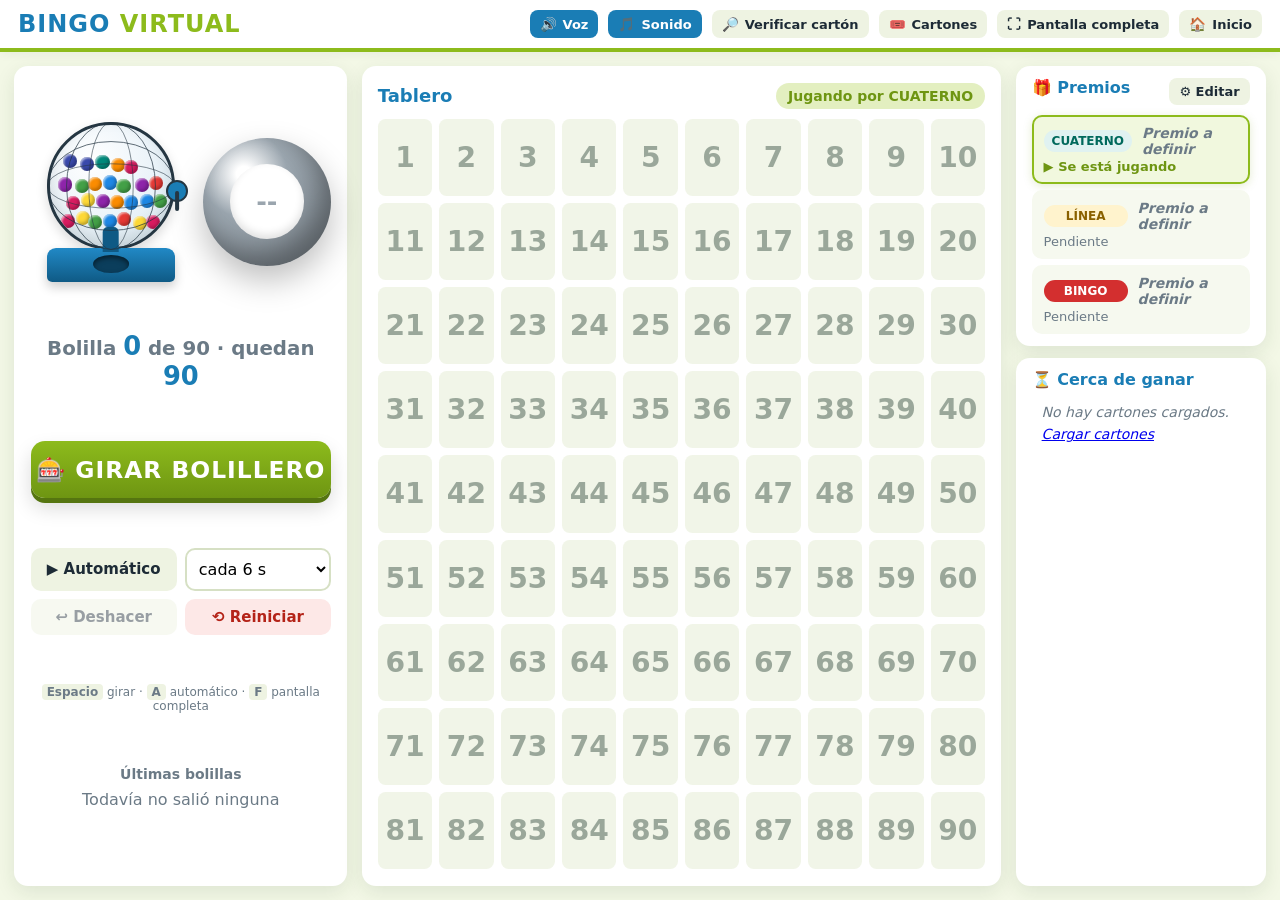
==== commit a599557e: "Cerca de ganar: mostrar sólo el N° de cartón Co-Authored-By: Claude Opus 5.5 <noreply@anthropic.com>" ====
--- a/bolillero.html
+++ b/bolillero.html
@@ -191,6 +191,8 @@
         .lista li { display: flex; gap: 6px 8px; align-items: center; flex-wrap: wrap; padding: 7px 10px; border-radius: 10px; background: #f6f9ef; font-size: 14px; }
         .lista li b { color: var(--azul); }
         .lista .vacio { background: none; color: var(--gris); font-style: italic; }
+        .lista .cerca-nros { background: none; padding: 0; gap: 6px; }
+        .nro-carton { background: #fde8e7; color: #b42318; font-weight: 900; font-size: clamp(15px, 2vh, 20px); padding: 6px 12px; border-radius: 10px; }
         .lista .falta { margin-left: auto; font-weight: 800; color: var(--rojo); white-space: nowrap; }
 
         @media (hover: none) { .atajos { display: none; } }
@@ -557,14 +559,14 @@
                 // Sólo se indica CUÁNTOS números faltan, nunca cuáles
                 if (premio === 'cuaterno' && p.maxFila === 3) cerca.push({ c, falta: 1 });
                 else if (premio === 'linea' && p.maxFila === 4) cerca.push({ c, falta: 1 });
-                else if ((premio === 'bingo' || premio === 'saleosale') && p.faltan.length <= 2) cerca.push({ c, falta: p.faltan.length });
+                else if ((premio === 'bingo' || premio === 'saleosale') && p.faltan.length === 1) cerca.push({ c, falta: 1 });
             });
         }
         cerca.sort((a, b) => a.falta - b.falta || (+a.c.numero) - (+b.c.numero));
         $('listaCerca').innerHTML = cartones.length === 0
             ? '<li class="vacio">No hay cartones cargados. <a href="registrar_cartones.html">Cargar cartones</a></li>'
             : cerca.length
-                ? cerca.map(x => `<li><b>N° ${Bingo.escapar(x.c.numero)}</b> ${Bingo.escapar(x.c.comprador)}<span class="falta">${x.falta === 1 ? 'le falta 1' : 'le faltan ' + x.falta}</span></li>`).join('')
+                ? `<li class="cerca-nros">${cerca.map(x => `<span class="nro-carton" title="${Bingo.escapar(x.c.comprador)}">N° ${Bingo.escapar(x.c.numero)}</span>`).join('')}</li>`
                 : (premio ? `<li class="vacio">Nadie está cerca del ${NOMBRE[premio]} todavía.</li>` : '<li class="vacio">Juego terminado.</li>');
 
         dibujarPremios();
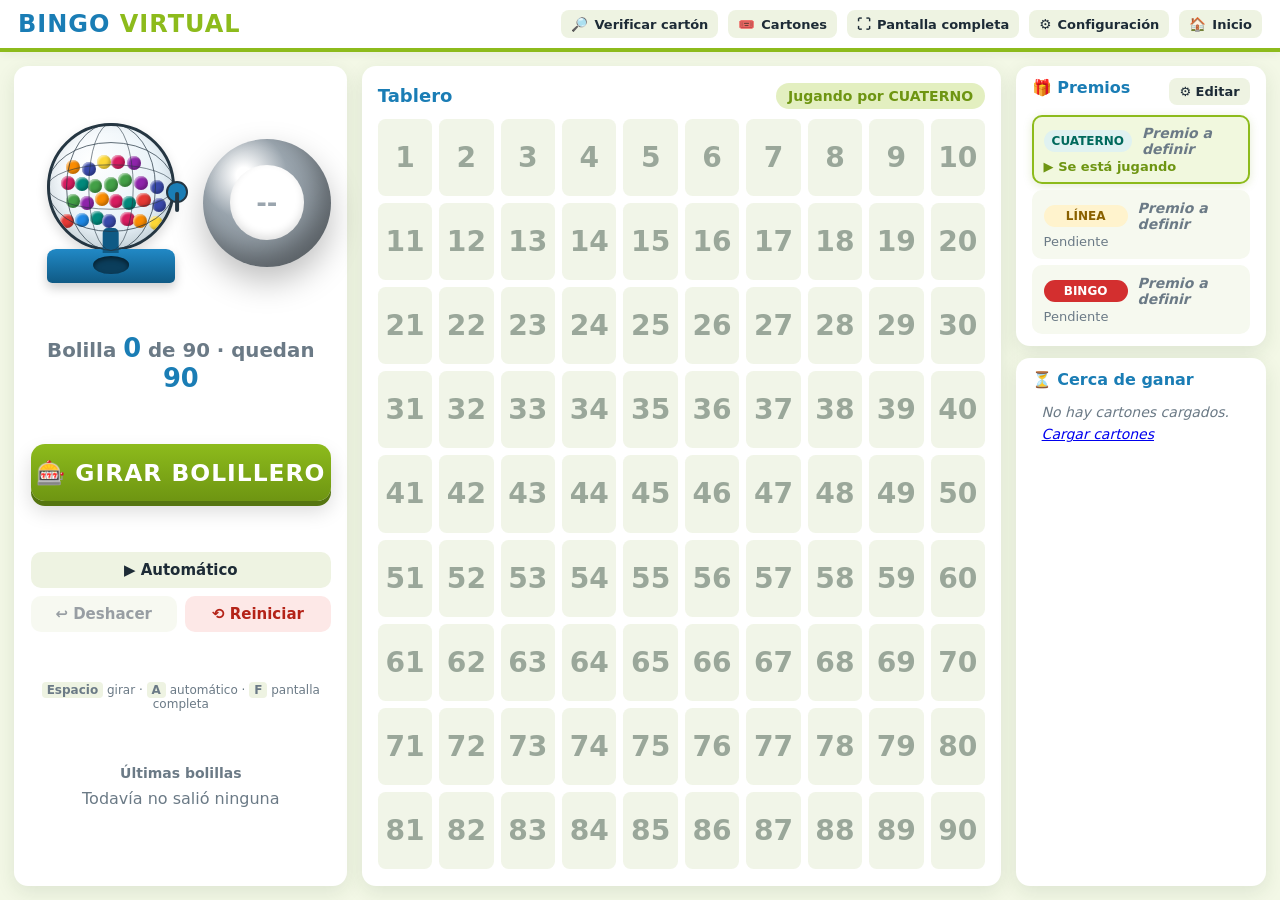
==== commit db041988: "Configuración en página aparte y varios ganadores por premio - Nueva página configuracion.html (prem" ====
--- a/bolillero.html
+++ b/bolillero.html
@@ -100,7 +100,8 @@
         .btn-girar:hover { background: linear-gradient(#9acb22, var(--verde-osc)); }
         .btn-girar:active { transform: translateY(4px); box-shadow: 0 1px 0 #557510; }
         .controles { display: grid; grid-template-columns: 1fr 1fr; gap: 8px; width: 100%; }
-        .controles .btn, .controles select { width: 100%; padding: 9px 8px; }
+        .controles .btn { width: 100%; padding: 9px 8px; }
+        .controles #btnAuto { grid-column: 1 / -1; }
         .atajos { font-size: 12px; color: var(--gris); text-align: center; }
         kbd { background: #eef3e2; border-radius: 4px; padding: 1px 5px; font-family: inherit; font-weight: 700; }
 
@@ -146,6 +147,7 @@
         }
         .premio .badge { justify-self: start; min-width: 84px; text-align: center; padding: 4px 8px; }
         .premio .quien { grid-column: 1 / -1; }
+        .premio .gan { display: block; color: var(--tinta); font-weight: 800; }
         .premio .monto { font-weight: 900; font-size: clamp(15px, 2vh, 19px); color: var(--tinta); overflow-wrap: anywhere; }
         .premio .monto.vacio { color: var(--gris); font-weight: 600; font-style: italic; font-size: 14px; }
         .premio .quien { font-size: 13px; color: var(--gris); overflow-wrap: anywhere; }
@@ -171,21 +173,6 @@
         .premio-saleosale { margin-top: 2px; }
         .premio-monto { font-size: clamp(20px, 4vw, 30px); font-weight: 900; color: var(--verde-osc); margin: -4px 0 8px; }
         .premio-monto:empty { display: none; }
-        .form-premios { display: flex; flex-direction: column; gap: 10px; }
-        .form-premios label { display: flex; flex-direction: column; gap: 4px; font-weight: 700; font-size: 14px; }
-        .form-premios small { font-weight: 400; color: var(--gris); }
-        .fs-pozo { border: 2px solid var(--oro); border-radius: 12px; padding: 8px 12px 12px; margin: 0; display: flex; flex-direction: column; gap: 10px; background: #fffbea; }
-        .fs-pozo legend { font-weight: 900; color: #8a6100; padding: 0 6px; }
-        .chances { font-size: 13px; background: #fff; border-radius: 10px; padding: 10px 12px; border: 1px solid var(--borde); }
-        .chances:empty { display: none; }
-        .chances .barras { display: grid; grid-template-columns: auto 1fr auto; gap: 5px 8px; align-items: center; margin: 8px 0 4px; }
-        .chances .bar { height: 8px; border-radius: 99px; background: #eef3e2; overflow: hidden; }
-        .chances .bar i { display: block; height: 100%; border-radius: 99px; }
-        .chances .pct { font-weight: 800; text-align: right; min-width: 42px; }
-        .chances .aviso { margin-top: 8px; padding: 7px 9px; border-radius: 8px; background: #fff3cd; color: #8a6100; font-weight: 600; }
-        .chances .ok { margin-top: 8px; padding: 7px 9px; border-radius: 8px; background: #edf7d9; color: var(--verde-osc); font-weight: 600; }
-        .chances .nota { color: var(--gris); font-size: 12px; margin-top: 6px; }
-        .form-premios .ayuda { margin: 0; font-size: 13px; color: var(--gris); }
 
         .lista { list-style: none; margin: 0; padding: 0; display: flex; flex-direction: column; gap: 6px; max-height: 260px; overflow: auto; }
         .lista li { display: flex; gap: 6px 8px; align-items: center; flex-wrap: wrap; padding: 7px 10px; border-radius: 10px; background: #f6f9ef; font-size: 14px; }
@@ -211,7 +198,8 @@
         @media (min-width: 600px) {
             .juego { padding: 16px; gap: 16px; }
             .escena { --m: clamp(6px, 1.3vw, 9px); --b: clamp(130px, 24vw, 200px); }
-            .controles { grid-template-columns: 1.1fr .9fr 1fr 1fr; }
+            .controles { grid-template-columns: 1.2fr 1fr 1fr; }
+            .controles #btnAuto { grid-column: auto; }
             .estado { grid-template-columns: 1fr 1fr; }
             .casilla { font-size: clamp(16px, 2.6vw, 30px); }
         }
@@ -233,6 +221,7 @@
             .sorteo { justify-content: space-evenly; padding: clamp(10px, 1.8vh, 20px); min-height: 0; gap: clamp(6px, 1.2vh, 14px); }
             .escena { --m: clamp(5px, min(.6vw, .95vh), 11px); --b: clamp(90px, min(11vw, 19vh), 240px); }
             .controles { grid-template-columns: 1fr 1fr; }
+            .controles #btnAuto { grid-column: 1 / -1; }
             .panel-tablero { min-height: 0; padding: clamp(10px, 1.8vh, 18px); }
             .tablero { grid-template-rows: repeat(9, minmax(0, 1fr)); }
             .casilla { aspect-ratio: auto; font-size: clamp(13px, min(2.2vw, 4.2vh), 40px); }
@@ -288,8 +277,9 @@
             .escena { --m: clamp(4px, 1.4vh, 7px); --b: clamp(70px, 24vh, 130px); }
             .contador { font-size: 14px; }
             .btn-girar { font-size: 16px; padding: 8px; }
-            .controles { grid-template-columns: 1fr 1fr; gap: 5px; }
-            .controles .btn, .controles select { padding: 5px; font-size: 13px; }
+            .controles { grid-template-columns: 1fr 1fr 1fr; gap: 5px; }
+            .controles #btnAuto { grid-column: auto; }
+            .controles .btn { padding: 5px; font-size: 13px; }
             .atajos, .ultimas-box h3 { display: none; }
             .mini { --t: clamp(22px, 8vh, 34px); }
             .tablero { grid-template-rows: repeat(9, minmax(0, 1fr)); gap: 3px; }
@@ -312,11 +302,10 @@
 
 <header class="topbar">
     <div class="marca">BINGO <span>VIRTUAL</span></div>
-    <button class="btn btn-chico" id="btnVoz" title="Cantar los números en voz alta"><span class="ico">🔊</span><span class="txt">Voz</span></button>
-    <button class="btn btn-chico" id="btnSonido" title="Efectos de sonido"><span class="ico">🎵</span><span class="txt">Sonido</span></button>
     <button class="btn btn-chico" id="btnVerificar" title="Verificar cartón"><span class="ico">🔎</span><span class="txt">Verificar cartón</span></button>
     <a class="btn btn-chico" href="registrar_cartones.html" title="Cartones"><span class="ico">🎟️</span><span class="txt">Cartones</span></a>
     <button class="btn btn-chico" id="btnPantalla" title="Pantalla completa (F)"><span class="ico">⛶</span><span class="txt">Pantalla completa</span></button>
+    <a class="btn btn-chico" href="configuracion.html" target="bingo-config" title="Configuración (se abre en otra pestaña)"><span class="ico">⚙️</span><span class="txt">Configuración</span></a>
     <a class="btn btn-chico" href="index.html" title="Inicio"><span class="ico">🏠</span><span class="txt">Inicio</span></a>
 </header>
 
@@ -336,12 +325,6 @@
         <button class="btn btn-girar" id="btnGirar">🎰 GIRAR BOLILLERO</button>
         <div class="controles">
             <button class="btn" id="btnAuto">▶ Automático</button>
-            <select id="selVelocidad" title="Segundos entre bolillas">
-                <option value="4">cada 4 s</option>
-                <option value="6" selected>cada 6 s</option>
-                <option value="8">cada 8 s</option>
-                <option value="12">cada 12 s</option>
-            </select>
             <button class="btn" id="btnDeshacer" title="Devolver la última bolilla">↩ Deshacer</button>
             <button class="btn btn-rojo" id="btnReiniciar">⟲ Reiniciar</button>
         </div>
@@ -365,7 +348,7 @@
         <div class="panel panel-premios">
             <div class="premios-cab">
                 <h2>🎁 Premios</h2>
-                <button class="btn btn-chico" id="btnPremios" title="Cargar los premios">⚙️ Editar</button>
+                <a class="btn btn-chico" href="configuracion.html" target="bingo-config" title="Cargar los premios (se abre en otra pestaña)">⚙️ Editar</a>
             </div>
             <ul class="premios" id="listaPremios"></ul>
         </div>
@@ -384,29 +367,6 @@
         <div class="premio-monto" id="ganPremio"></div>
         <div class="ganadores-cartones" id="ganCartones"></div>
         <button class="btn btn-verde" id="btnCerrarGanador" style="font-size:18px;padding:12px 26px">Continuar</button>
-    </div>
-</div>
-
-<!-- Configurar premios -->
-<div class="modal" id="modalPremios">
-    <div class="modal-caja" style="width:min(480px,100%)">
-        <h3>🎁 Premios de la partida</h3>
-        <form id="formPremios" class="form-premios" autocomplete="off">
-            <fieldset class="fs-pozo">
-            <legend>💰 Bingo con pozo</legend>
-            <label>El pozo vale hasta la bolilla N°<input type="number" id="prLimite" min="15" max="89" placeholder="Sin límite (no hay sale o sale)"></label>
-            <div class="chances" id="chances" aria-live="polite"></div>
-            <label>Cuaterno <small>(4 números de una fila)</small><input type="text" id="prCuaterno" placeholder="Ej: $ 20.000"></label>
-            <label>Línea <small>(fila completa)</small><input type="text" id="prLinea" placeholder="Ej: $ 50.000"></label>
-            <label>Bingo <small>(cartón lleno — pozo)</small><input type="text" id="prBingo" placeholder="Ej: $ 500.000 o una moto"></label>
-            </fieldset>
-            <label>Sale o sale <small>(si no salió el bingo a tiempo)</small><input type="text" id="prSale" placeholder="Ej: $ 100.000"></label>
-            <p class="ayuda">Si nadie canta bingo hasta esa bolilla, se juega <b>SALE O SALE</b>: se sigue sacando hasta que alguien llene el cartón y se lleva ese premio.</p>
-            <div style="display:flex;gap:8px;justify-content:flex-end">
-                <button type="button" class="btn" id="btnCancelarPremios">Cancelar</button>
-                <button type="submit" class="btn btn-verde">Guardar premios</button>
-            </div>
-        </form>
     </div>
 </div>
 
@@ -448,7 +408,6 @@
     let autoTimer = null;
     const prefs = Object.assign({ voz: true, sonido: true, velocidad: 6 }, JSON.parse(localStorage.getItem('bingoPrefs') || '{}'));
 
-    function guardarPrefs() { localStorage.setItem('bingoPrefs', JSON.stringify(prefs)); }
 
     /* ---------- Sonido y voz ---------- */
     let audioCtx = null;
@@ -574,8 +533,6 @@
 
     function dibujarTodo(animar) {
         dibujarBolitas(); dibujarTablero(); dibujarBolaGrande(animar); dibujarUltimas(); dibujarEstado();
-        $('btnVoz').classList.toggle('activo', prefs.voz);
-        $('btnSonido').classList.toggle('activo', prefs.sonido);
     }
 
     /* ---------- Juego ---------- */
@@ -602,7 +559,8 @@
             let cls = '', quien;
             if (gan.length) {
                 cls = 'ganado';
-                quien = 'Ganó ' + gan.map(g => `N° ${Bingo.escapar(g.numero)} ${Bingo.escapar(g.comprador)}`).join(', ') + ` (bolilla ${gan[0].bola})`;
+                quien = (gan.length > 1 ? `${gan.length} ganadores (bolilla ${gan[0].bola}):` : `Ganó (bolilla ${gan[0].bola}):`)
+                    + gan.map(g => `<span class="gan">N° ${Bingo.escapar(g.numero)} · ${Bingo.escapar(g.comprador)}</span>`).join('');
             } else if (t === 'bingo' && (estado.bingoGanado || pasoLimite)) {
                 cls = 'perdido'; quien = `No salió hasta la bolilla ${limite()}`;
             } else if (t === 'saleosale' && estado.bingoGanado) {
@@ -725,8 +683,8 @@
         const lista = nuevos;
         if (esBingo) pararAuto();
         $('ganTitulo').textContent = tipo === 'bingo' ? '¡¡BINGO!!' : tipo === 'saleosale' ? '¡¡BINGO!! · Sale o sale' : `¡${NOMBRE[tipo]}!`;
-        $('ganPremio').textContent = premios[tipo] ? '🎁 ' + premios[tipo] + (lista.length > 1 ? ' (a repartir)' : '') : '';
-        $('ganSub').textContent = `Con la bolilla ${lista[0].numeroBola} (bolilla N° ${lista[0].bola})` + (lista.length > 1 ? ` · ${lista.length} ganadores` : '');
+        $('ganPremio').textContent = premios[tipo] ? '🎁 ' + premios[tipo] + (lista.length > 1 ? ` · se reparte entre ${lista.length}` : '') : '';
+        $('ganSub').textContent = `Con la bolilla ${lista[0].numeroBola} (bolilla N° ${lista[0].bola})` + (lista.length > 1 ? ` · ¡${lista.length} cartones ganadores!` : '');
         const cartones = Bingo.cargarCartones();
         $('ganCartones').innerHTML = lista.map(g => {
             const c = cartones.find(c => c.id === g.cartonId);
@@ -801,63 +759,7 @@
     $('btnDeshacer').onclick = deshacer;
     $('btnReiniciar').onclick = reiniciar;
     $('btnAuto').onclick = alternarAuto;
-    $('selVelocidad').value = prefs.velocidad;
-    $('selVelocidad').onchange = e => { prefs.velocidad = +e.target.value; guardarPrefs(); if (autoTimer && !girando) programarAuto(); };
-    $('btnVoz').onclick = () => { prefs.voz = !prefs.voz; guardarPrefs(); dibujarTodo(false); if (prefs.voz) decir('Voz activada'); else speechSynthesis && speechSynthesis.cancel(); };
-    $('btnSonido').onclick = () => { prefs.sonido = !prefs.sonido; guardarPrefs(); dibujarTodo(false); };
     $('btnCerrarGanador').onclick = cerrarGanador;
-    const camposPremio = { prCuaterno: 'cuaterno', prLinea: 'linea', prBingo: 'bingo', prLimite: 'limite', prSale: 'saleosale' };
-    $('btnPremios').onclick = () => {
-        Object.entries(camposPremio).forEach(([id, k]) => $(id).value = premios[k] || '');
-        $('modalPremios').classList.add('abierto');
-        simCache = null; calcularChances();
-        $('prLimite').focus();
-    };
-    // ---- Chance de que salgan los premios antes del límite (simulación, no afecta el sorteo)
-    let simCache = null, simTimer = null;
-    function cartonesEnJuego() {
-        return Bingo.cargarCartones().filter(c => (c.comprador || '').trim().toLowerCase() !== 'sin vender');
-    }
-    function calcularChances() {
-        const caja = $('chances');
-        const lim = parseInt($('prLimite').value);
-        if (!(lim > 0)) { caja.innerHTML = ''; return; }
-        const enJuego = cartonesEnJuego();
-        const total = Bingo.cargarCartones().length;
-        if (!enJuego.length) {
-            caja.innerHTML = '<div class="aviso">Cargá los cartones vendidos para calcular la chance de que salgan los premios antes del límite.</div>';
-            return;
-        }
-        const clave = enJuego.map(c => c.id).join(',');
-        if (!simCache || simCache.clave !== clave) simCache = { clave, sims: Math.max(800, Math.min(3000, Math.round(60000 / enJuego.length))) }, simCache.res = Bingo.simular(enJuego, simCache.sims);
-        const r = simCache.res;
-        const pc = k => Math.round(Bingo.probHasta(r[k], lim) * 100);
-        const fila = (nombre, k, color) => { const v = pc(k); return `<span>${nombre}</span><span class="bar"><i style="width:${v}%;background:${color}"></i></span><span class="pct">${v}%</span>`; };
-        const pCu = pc('cuaterno'), pLi = pc('linea');
-        const sugerido = Math.min(89, Bingo.percentil(r.linea, .9));
-        let msj;
-        if (pCu < 90 || pLi < 90) {
-            msj = `<div class="aviso">⚠ Con este límite ${pLi < 90 ? 'la línea' : 'el cuaterno'} puede no salir a tiempo (sale ${Math.min(pCu, pLi)} de cada 100 partidas).`
-                + (sugerido > lim ? ` Para que la línea salga 9 de cada 10 veces, poné el límite en la bolilla <b>${sugerido}</b> o más.` : '') + '</div>';
-        } else {
-            msj = '<div class="ok">✔ Con este límite, cuaterno y línea salen casi siempre antes del final del pozo.</div>';
-        }
-        caja.innerHTML = `<b>Chance de que salga hasta la bolilla ${lim}</b> <span style="color:var(--gris)">(${enJuego.length} cartones en juego)</span>
-            <div class="barras">${fila('Cuaterno', 'cuaterno', '#26a69a')}${fila('Línea', 'linea', '#f9b800')}${fila('Bingo (pozo)', 'bingo', '#e53935')}</div>
-            ${msj}
-            <div class="nota">Es un cálculo con ${simCache.sims.toLocaleString('es-AR')} partidas simuladas al azar. El sorteo real no se modifica.${total > enJuego.length ? ` No se cuentan ${total - enJuego.length} cartones "Sin vender".` : ''}</div>`;
-    }
-    $('prLimite').addEventListener('input', () => { clearTimeout(simTimer); simTimer = setTimeout(calcularChances, 150); });
-
-    $('btnCancelarPremios').onclick = () => $('modalPremios').classList.remove('abierto');
-    $('formPremios').onsubmit = e => {
-        e.preventDefault();
-        Object.entries(camposPremio).forEach(([id, k]) => premios[k] = $(id).value.trim());
-        localStorage.setItem('bingoPremios', JSON.stringify(premios));
-        $('modalPremios').classList.remove('abierto');
-        dibujarEstado();
-        toast('Premios guardados');
-    };
     $('btnVerificar').onclick = abrirVerificar;
     $('btnCerrarVerif').onclick = () => $('modalVerificar').classList.remove('abierto');
     $('verifInput').oninput = verificar;
@@ -887,6 +789,13 @@
         if (e.key === 'cartones') dibujarEstado();
         if (e.key === 'bingoState') { estado = Bingo.cargarEstado(); dibujarTodo(false); }
         if (e.key === 'bingoPremios') { Object.assign(premios, JSON.parse(e.newValue || '{}')); dibujarEstado(); }
+        if (e.key === 'bingoPrefs') {
+            const antes = prefs.velocidad;
+            Object.assign(prefs, JSON.parse(e.newValue || '{}'));
+            if (!prefs.voz && 'speechSynthesis' in window) speechSynthesis.cancel();
+            if (antes !== prefs.velocidad && autoTimer && autoTimer !== -1 && !girando && !modalAbierto()) programarAuto();
+            toast('Configuración actualizada');
+        }
     });
     if ('speechSynthesis' in window) speechSynthesis.onvoiceschanged = () => { };
 
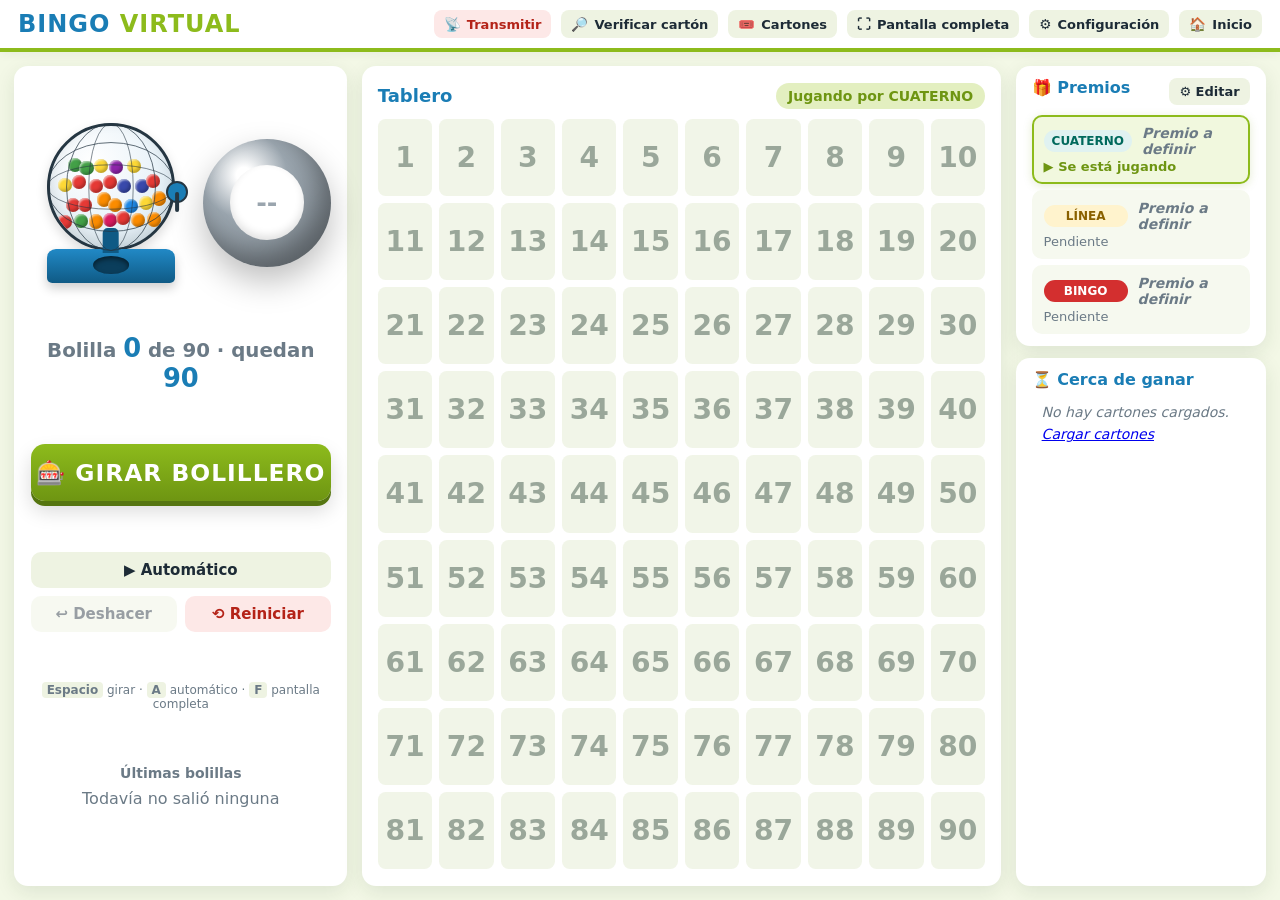
==== commit 2cfb8600: "Modo transmisión en vivo (16:9 y 9:16) - Botón Transmitir en el bolillero: abre una ventana limpia p" ====
--- a/bolillero.html
+++ b/bolillero.html
@@ -290,6 +290,142 @@
             .estado { grid-template-columns: 1fr 1fr; }
         }
 
+
+        /* =========================================================
+           Botón y ventana de transmisión
+           ========================================================= */
+        .btn-vivo { background: #fde8e7; color: #b42318; }
+        .btn-vivo:hover { background: #fbd3d0; }
+        .tx-opciones { display: grid; grid-template-columns: 1fr 1fr; gap: 10px; }
+        @media (max-width: 480px) { .tx-opciones { grid-template-columns: 1fr; } }
+        .tx-op {
+            display: flex; flex-direction: column; align-items: center; gap: 6px; text-align: center;
+            border: 2px solid var(--borde); background: #fff; border-radius: 14px; padding: 14px 10px; cursor: pointer; font: inherit;
+        }
+        .tx-op:hover { border-color: var(--azul); background: #f2f8fc; }
+        .tx-op b { font-size: 17px; color: var(--azul); }
+        .tx-op small { color: var(--gris); }
+        .tx-ico { display: block; border: 3px solid var(--tinta); border-radius: 6px; background: linear-gradient(135deg, var(--verde-claro), #fff); }
+        .tx-h { width: 64px; height: 36px; } .tx-v { width: 30px; height: 52px; }
+        .tx-check { display: flex; gap: 8px; align-items: center; margin-top: 10px; font-size: 14px; }
+        .tx-ayuda { margin-top: 12px; font-size: 14px; }
+        .tx-ayuda summary { cursor: pointer; font-weight: 700; color: var(--azul); }
+        .tx-ayuda ol { padding-left: 20px; margin: 8px 0 0; display: flex; flex-direction: column; gap: 6px; }
+        .verif-vivo { margin-top: 6px; }
+
+        .vivo-cab { display: none; }
+
+        /* =========================================================
+           PANTALLA DE TRANSMISIÓN (bolillero.html?vivo=1)
+           Escenario de tamaño fijo (1920x1080 o 1080x1920) que se
+           escala para ocupar la ventana: siempre se ve igual.
+           ========================================================= */
+        body.vivo {
+            height: 100vh; overflow: hidden; cursor: none; display: block;
+            background: radial-gradient(ellipse at 30% 20%, #ffffff 0, #eef6da 45%, #d6e8a8 100%);
+        }
+        body.vivo.croma { background: #00b140; }
+        body.vivo .topbar, body.vivo .btn-girar, body.vivo .controles, body.vivo .atajos,
+        body.vivo .premios-cab .btn, body.vivo .toast { display: none !important; }
+        body.vivo .juego {
+            position: absolute; left: 50%; top: 50%; margin: 0; max-width: none;
+            transform: translate(-50%, -50%) scale(var(--escala, 1)); transform-origin: center;
+            display: grid; padding: 28px; gap: 24px; min-height: 0; height: auto; flex: none;
+        }
+        body.vivo .panel { border-radius: 22px; padding: 22px; box-shadow: 0 10px 30px rgba(20, 50, 20, .16); }
+        body.vivo .panel h2 { font-size: 28px; }
+        body.vivo .vivo-cab {
+            grid-area: cab; display: flex; align-items: center; gap: 22px; padding: 0 28px;
+            background: linear-gradient(90deg, var(--azul-osc), var(--azul)); color: #fff; border-radius: 22px;
+            box-shadow: 0 10px 30px rgba(20, 50, 20, .2);
+        }
+        body.vivo .vivo-marca { font-size: 46px; font-weight: 900; letter-spacing: 2px; margin-right: auto; white-space: nowrap; }
+        body.vivo .vivo-marca span { color: #c6ec4a; }
+        body.vivo .vivo-dato { font-size: 30px; font-weight: 700; white-space: nowrap; }
+        body.vivo .vivo-dato b { font-size: 48px; font-weight: 900; color: #fff; }
+        body.vivo .vivo-dato small { font-size: 26px; opacity: .8; }
+        body.vivo .vivo-fase { font-size: 26px; font-weight: 900; background: #fff; color: var(--azul-osc); padding: 8px 20px; border-radius: 99px; white-space: nowrap; }
+        body.vivo .vivo-fase.sale { background: #6a1b9a; color: #fff; }
+        body.vivo .vivo-fase.bingo { background: #fde8e7; color: #b42318; }
+        body.vivo .vivo-fase.linea { background: #fff3cd; color: #8a6100; }
+        body.vivo .vivo-fase.fin { background: var(--tinta); color: #fff; }
+        body.vivo .vivo-envivo { display: flex; align-items: center; gap: 10px; background: #e53935; color: #fff; font-weight: 900; font-size: 24px; padding: 8px 18px; border-radius: 10px; letter-spacing: 1px; }
+        body.vivo .vivo-envivo i { width: 14px; height: 14px; border-radius: 50%; background: #fff; animation: titila 1.2s ease-in-out infinite; }
+        body.vivo .tablero-cab { display: none; }
+        body.vivo .sorteo { justify-content: space-evenly; gap: 18px; min-height: 0; }
+        body.vivo .contador { font-size: 30px; }
+        body.vivo .ultimas-box h3 { font-size: 24px; display: block; }
+        body.vivo .mini { --t: 62px; }
+        body.vivo .tablero { grid-template-rows: repeat(9, minmax(0, 1fr)); gap: 10px; }
+        body.vivo .casilla { aspect-ratio: auto; border-radius: 12px; font-size: 50px; }
+        body.vivo .casilla.ultima { box-shadow: 0 0 0 6px var(--tinta); }
+        body.vivo .estado { display: flex; flex-direction: column; gap: 24px; min-height: 0; }
+        body.vivo .estado .panel { display: flex; flex-direction: column; min-height: 0; }
+        body.vivo .estado .panel:last-child { flex: 1; }
+        body.vivo .premios-cab { margin-bottom: 14px; }
+        body.vivo .grupo-cab { font-size: 22px; }
+        body.vivo .grupo-lim { font-size: 18px; }
+        body.vivo .grupo-lim b { font-size: 24px; }
+        body.vivo .premio { padding: 12px 14px; }
+        body.vivo .premio .badge { font-size: 18px; min-width: 150px; padding: 6px 12px; }
+        body.vivo .premio .monto { font-size: 30px; }
+        body.vivo .premio .quien { font-size: 19px; }
+        body.vivo .premios-int { display: flex; flex-direction: column; }
+        body.vivo .premios-int .premio { grid-template-columns: auto 1fr; }
+        body.vivo .lista { max-height: none; flex: 1; min-height: 0; overflow: hidden; }
+        body.vivo .lista .vacio { font-size: 20px; }
+        body.vivo .nro-carton { font-size: 30px; padding: 8px 16px; }
+
+        /* Horizontal 16:9 — 1920 x 1080 */
+        body.vivo.horizontal .juego {
+            width: 1920px; height: 1080px;
+            grid-template-columns: 470px minmax(0, 1fr) 470px;
+            grid-template-rows: 100px minmax(0, 1fr);
+            grid-template-areas: "cab cab cab" "sorteo tablero estado";
+        }
+        body.vivo.horizontal .escena { flex-direction: column; gap: 18px; --m: 10px; --b: 330px; }
+
+        /* Vertical 9:16 — 1080 x 1920 */
+        body.vivo.vertical .juego {
+            width: 1080px; height: 1920px;
+            grid-template-columns: minmax(0, 1fr);
+            grid-template-rows: 120px 440px minmax(0, 1fr) 560px;
+            grid-template-areas: "cab" "sorteo" "tablero" "estado";
+        }
+        body.vivo.vertical .vivo-cab { gap: 16px; padding: 0 22px; }
+        body.vivo.vertical .vivo-marca { font-size: 40px; }
+        body.vivo.vertical .vivo-dato { display: none; }
+        body.vivo.vertical .vivo-fase { font-size: 22px; padding: 6px 14px; }
+        body.vivo.vertical .vivo-envivo { font-size: 20px; padding: 6px 12px; }
+        body.vivo.vertical .sorteo { display: grid; grid-template-columns: auto 1fr; grid-template-rows: 1fr auto auto; align-items: center; justify-items: center; gap: 10px 24px; }
+        body.vivo.vertical .escena { grid-row: 1 / -1; --m: 10px; --b: 300px; gap: 26px; width: auto; }
+        body.vivo.vertical .contador { grid-column: 2; grid-row: 1; align-self: end; font-size: 34px; }
+        body.vivo.vertical .ultimas-box { grid-column: 2; grid-row: 2 / 4; align-self: start; }
+        body.vivo.vertical .ultimas { flex-wrap: wrap; max-width: 330px; }
+        body.vivo.vertical .casilla { font-size: 46px; }
+        body.vivo.vertical .tablero { gap: 9px; }
+        body.vivo.vertical .estado { display: grid; grid-template-columns: 1.35fr 1fr; gap: 24px; }
+        body.vivo.vertical .premio .badge { min-width: 120px; font-size: 16px; }
+        body.vivo.vertical .premio .monto { font-size: 26px; }
+        body.vivo.vertical .premio .quien { font-size: 17px; }
+        body.vivo.vertical .grupo-cab { font-size: 19px; }
+        body.vivo.vertical .grupo-lim { font-size: 16px; }
+
+        /* Carteles de ganador en la transmisión: también escalados */
+        body.vivo .modal { padding: 0; }
+        body.vivo .modal-caja { width: 1300px; max-height: none; overflow: visible; padding: 36px; transform: scale(var(--escala, 1)); flex: none; }
+        body.vivo.vertical .modal-caja { width: 960px; }
+        body.vivo .celebra h3 { font-size: 96px; }
+        body.vivo .celebra .sub { font-size: 30px; }
+        body.vivo .premio-monto { font-size: 54px; }
+        body.vivo .ganadores-cartones { grid-template-columns: repeat(auto-fit, minmax(520px, 1fr)); gap: 20px; }
+        body.vivo.vertical .ganadores-cartones { grid-template-columns: 1fr; }
+        body.vivo .ganadores-cartones .carton-cab { font-size: 26px; padding: 8px 14px; }
+        body.vivo .ganadores-cartones .carton-pie { font-size: 20px; }
+        body.vivo .ganadores-cartones .badge { font-size: 18px; }
+        body.vivo #btnCerrarGanador { display: none; }
+        body.vivo .verif-titulo { font-size: 34px; color: var(--azul); margin: -6px 0 12px; font-weight: 800; }
+        @keyframes titila { 50% { opacity: .2; } }
         @keyframes girar { to { transform: rotate(360deg); } }
         @keyframes temblor { 0%,100% { transform: translate(0,0) } 25% { transform: translate(-2px,1px) } 75% { transform: translate(2px,-1px) } }
         @keyframes rebote { to { transform: translate(var(--dx), var(--dy)); } }
@@ -302,6 +438,7 @@
 
 <header class="topbar">
     <div class="marca">BINGO <span>VIRTUAL</span></div>
+ <button class="btn btn-chico btn-vivo" id="btnTransmitir" title="Pantalla limpia para transmitir en vivo"><span class="ico">📡</span><span class="txt">Transmitir</span></button>
     <button class="btn btn-chico" id="btnVerificar" title="Verificar cartón"><span class="ico">🔎</span><span class="txt">Verificar cartón</span></button>
     <a class="btn btn-chico" href="registrar_cartones.html" title="Cartones"><span class="ico">🎟️</span><span class="txt">Cartones</span></a>
     <button class="btn btn-chico" id="btnPantalla" title="Pantalla completa (F)"><span class="ico">⛶</span><span class="txt">Pantalla completa</span></button>
@@ -310,6 +447,13 @@
 </header>
 
 <main class="juego">
+    <!-- Encabezado que sólo se ve en la pantalla de transmisión -->
+    <div class="vivo-cab">
+        <div class="vivo-marca">BINGO <span>VIRTUAL</span></div>
+        <div class="vivo-dato">Bolilla <b id="vivoNro">0</b><small>/90</small></div>
+        <div class="vivo-fase" id="vivoFase"></div>
+        <div class="vivo-envivo"><i></i>EN VIVO</div>
+    </div>
     <section class="panel sorteo">
         <div class="escena">
             <div class="maquina" id="maquina" aria-hidden="true">
@@ -370,6 +514,40 @@
     </div>
 </div>
 
+<!-- Transmitir -->
+<div class="modal" id="modalTransmitir">
+    <div class="modal-caja" style="width:min(620px,100%)">
+        <h3>📡 Transmitir en vivo</h3>
+        <p style="margin:0 0 12px">Se abre una <b>ventana limpia</b> (sin botones) con el bolillero, el tablero y los premios. Esa ventana es la que capturás para la transmisión. El juego lo seguís manejando desde esta pestaña y la ventana se actualiza sola.</p>
+        <div class="tx-opciones">
+            <button class="tx-op" data-formato="horizontal">
+                <span class="tx-ico tx-h"></span>
+                <b>Horizontal 16:9</b>
+                <small>YouTube, Facebook, Twitch, Kick, Zoom, Meet, StreamYard</small>
+            </button>
+            <button class="tx-op" data-formato="vertical">
+                <span class="tx-ico tx-v"></span>
+                <b>Vertical 9:16</b>
+                <small>TikTok, Instagram, Facebook/YouTube desde el celular</small>
+            </button>
+        </div>
+        <label class="tx-check"><input type="checkbox" id="txPortada" checked> Empezar mostrando la portada (pasa sola al bolillero con la primera bolilla)</label>
+        <label class="tx-check"><input type="checkbox" id="txVerde"> Fondo verde para croma (chroma key)</label>
+        <details class="tx-ayuda">
+            <summary>¿Cómo la capturo?</summary>
+            <ol>
+                <li><b>OBS / Streamlabs:</b> agregá una fuente «Captura de ventana» y elegí la ventana <i>«Bingo Virtual – EN VIVO»</i>. Para el audio (voz y sonidos), capturá el audio del escritorio.</li>
+                <li><b>StreamYard, Zoom, Meet, Teams:</b> «Compartir pantalla» y elegí esa ventana (o pestaña, tildando «compartir audio»).</li>
+                <li><b>TikTok / Instagram desde la PC:</b> usá OBS con el formato vertical 1080×1920.</li>
+                <li>Agrandá la ventana o ponela en pantalla completa con <kbd>F</kbd> o doble clic: el diseño se ajusta solo y siempre se ve igual.</li>
+            </ol>
+        </details>
+        <div style="display:flex;gap:8px;justify-content:flex-end;margin-top:14px">
+            <button class="btn" id="btnCerrarTx">Cerrar</button>
+        </div>
+    </div>
+</div>
+
 <!-- Verificar cartón -->
 <div class="modal" id="modalVerificar">
     <div class="modal-caja" style="width:min(640px,100%)">
@@ -399,6 +577,23 @@
 <script src="bingo-core.js"></script>
 <script>
     const $ = id => document.getElementById(id);
+
+    /* ---------- Modo transmisión ---------- */
+    const PARAMS = new URLSearchParams(location.search);
+    const VIVO = PARAMS.has('vivo');
+    const FORMATO = PARAMS.get('formato') === 'vertical' ? 'vertical' : 'horizontal';
+    const canal = 'BroadcastChannel' in window ? new BroadcastChannel('bingo-virtual') : null;
+    function emitir(msg) { if (canal && !VIVO) canal.postMessage(msg); }
+    if (VIVO) {
+        document.body.classList.add('vivo', FORMATO);
+        if (PARAMS.get('fondo') === 'verde') document.body.classList.add('croma');
+        document.title = 'Bingo Virtual – EN VIVO';
+        const ajustar = () => {
+            const [w, h] = FORMATO === 'vertical' ? [1080, 1920] : [1920, 1080];
+            document.body.style.setProperty('--escala', Math.min(innerWidth / w, innerHeight / h));
+        };
+        addEventListener('resize', ajustar); ajustar();
+    }
     let estado = Bingo.cargarEstado();
     let girando = false;
     let pendienteSale = false;
@@ -416,6 +611,7 @@
         return audioCtx;
     }
     function tono(freq, ini, dur, tipo = 'sine', vol = .2) {
+        if (VIVO) return;
         const a = ctx(); if (!a) return;
         const o = a.createOscillator(), g = a.createGain();
         o.type = tipo; o.frequency.value = freq;
@@ -433,6 +629,7 @@
 
     const DIGITOS = ['cero', 'uno', 'dos', 'tres', 'cuatro', 'cinco', 'seis', 'siete', 'ocho', 'nueve'];
     function decir(texto) {
+        if (VIVO) return;
         if (!prefs.voz || !('speechSynthesis' in window)) return;
         speechSynthesis.cancel();
         const u = new SpeechSynthesisUtterance(texto);
@@ -498,6 +695,7 @@
         $('btnGirar').disabled = girando || estado.numbers.length === 0;
         $('btnDeshacer').disabled = girando || total === 0;
 
+        $('vivoNro').textContent = total;
         const fase = $('fase');
         fase.className = 'fase';
         if (estado.numbers.length === 0) { fase.textContent = 'Bolillero vacío'; fase.classList.add('fin'); }
@@ -506,6 +704,9 @@
         else if (estado.lineaGanada) { fase.textContent = 'Jugando por BINGO' + (limite() ? ` · hasta bolilla ${limite()}` : ''); fase.classList.add('bingo'); }
         else if (estado.cuaternoGanado) { fase.textContent = 'Jugando por LÍNEA'; fase.classList.add('linea'); }
         else fase.textContent = 'Jugando por CUATERNO';
+
+        $('vivoFase').textContent = fase.textContent;
+        $('vivoFase').className = 'vivo-fase ' + [...fase.classList].filter(c => c !== 'fase').join(' ');
 
         // Cerca de ganar
         const cartones = Bingo.cargarCartones();
@@ -608,8 +809,9 @@
     }
 
     function girar() {
-        if (girando || estado.numbers.length === 0 || modalAbierto()) return;
+        if (VIVO || girando || estado.numbers.length === 0 || modalAbierto()) return;
         girando = true;
+        emitir({ t: 'girando' });
         dibujarEstado();
         const maq = $('maquina');
         maq.classList.add('girando');
@@ -636,7 +838,7 @@
     }
 
     function deshacer() {
-        if (girando || !estado.drawnNumbers.length) return;
+        if (VIVO || girando || !estado.drawnNumbers.length) return;
         const n = estado.drawnNumbers.pop();
         estado.numbers.push(n);
         const total = estado.drawnNumbers.length;
@@ -691,6 +893,7 @@
             return c ? Bingo.htmlCarton(c, estado.drawnNumbers, g.numeroBola) : '';
         }).join('');
         $('modalGanador').classList.add('abierto');
+        emitirCartel(true);
         sonidoPremio();
         const nombres = lista.map(g => `cartón ${g.numero}, ${g.comprador || ''}`).join('; ');
         setTimeout(() => decir(`¡${{ cuaterno: 'Cuaterno', linea: 'Línea', bingo: 'Bingo', saleosale: 'Bingo' }[tipo]}! ${nombres}`), 700);
@@ -703,11 +906,16 @@
         $('ganPremio').textContent = premios.saleosale ? '🎁 ' + premios.saleosale : '';
         $('ganCartones').innerHTML = '';
         $('modalGanador').classList.add('abierto');
+        emitirCartel(false);
         sonidoPremio();
         setTimeout(() => decir(`No salió el bingo. ¡Ahora se juega sale o sale!`), 500);
     }
+    function emitirCartel(conConfeti) {
+        emitir({ t: 'cartel', titulo: $('ganTitulo').textContent, sub: $('ganSub').textContent, premio: $('ganPremio').textContent, cartones: $('ganCartones').innerHTML, confeti: conConfeti });
+    }
     function cerrarGanador() {
         $('modalGanador').classList.remove('abierto');
+        emitir({ t: 'cerrar' });
         if (pendienteSale && !estado.bingoGanado) { setTimeout(anunciarSale, 300); return; }
         pendienteSale = false;
         if (autoTimer && !estado.bingoGanado) programarAuto();
@@ -739,7 +947,8 @@
         const res = cartones.filter(c => String(c.numero) === q || (c.comprador || '').toLowerCase().includes(q)).slice(0, 12);
         const ultima = estado.drawnNumbers[estado.drawnNumbers.length - 1];
         $('verifRes').innerHTML = res.length
-            ? res.map(c => Bingo.htmlCarton(c, estado.drawnNumbers, ultima)).join('')
+            ? res.map(c => Bingo.htmlCarton(c, estado.drawnNumbers, ultima)
+                + `<button class="btn btn-chico btn-vivo verif-vivo" data-id="${Bingo.escapar(c.id)}">📡 Mostrar en la transmisión</button>`).join('')
             : '<p style="margin:0">No se encontró ningún cartón.</p>';
     }
 
@@ -763,6 +972,32 @@
     $('btnVerificar').onclick = abrirVerificar;
     $('btnCerrarVerif').onclick = () => $('modalVerificar').classList.remove('abierto');
     $('verifInput').oninput = verificar;
+    let mostrandoVerif = false;
+    $('verifRes').addEventListener('click', e => {
+        const b = e.target.closest('.verif-vivo'); if (!b) return;
+        const c = Bingo.cargarCartones().find(c => c.id === b.dataset.id); if (!c) return;
+        const ultima = estado.drawnNumbers[estado.drawnNumbers.length - 1];
+        emitir({ t: 'cartel', titulo: '🔎 Verificación', sub: `Cartón N° ${c.numero} · ${c.comprador || ''}`, premio: '', cartones: Bingo.htmlCarton(c, estado.drawnNumbers, ultima), confeti: false });
+        mostrandoVerif = true;
+        toast('Se está mostrando en la transmisión. Al cerrar «Verificar» se quita.');
+    });
+    $('btnCerrarVerif').addEventListener('click', () => { if (mostrandoVerif) { emitir({ t: 'cerrar' }); mostrandoVerif = false; } });
+
+    // Ventana de transmisión
+    $('btnTransmitir').onclick = () => $('modalTransmitir').classList.add('abierto');
+    $('btnCerrarTx').onclick = () => $('modalTransmitir').classList.remove('abierto');
+    document.querySelectorAll('.tx-op').forEach(b => b.onclick = () => {
+        const vert = b.dataset.formato === 'vertical';
+        const q = new URLSearchParams({ vivo: '1' });
+        if (vert) q.set('formato', 'vertical');
+        if ($('txVerde').checked) q.set('fondo', 'verde');
+        const pagina = $('txPortada').checked && !estado.drawnNumbers.length ? 'index.html' : 'bolillero.html';
+        const h = Math.min(screen.availHeight - 80, vert ? 1000 : 720);
+        const w = vert ? Math.round(h * 9 / 16) : Math.round(h * 16 / 9);
+        const win = window.open(`${pagina}?${q}`, 'bingo-vivo', `popup=yes,width=${w},height=${h}`);
+        if (!win) toast('El navegador bloqueó la ventana: permití las ventanas emergentes para este sitio.');
+        $('modalTransmitir').classList.remove('abierto');
+    });
     function pantallaCompleta() {
         if (document.fullscreenElement) document.exitFullscreen();
         else if (document.documentElement.requestFullscreen) document.documentElement.requestFullscreen();
@@ -770,6 +1005,7 @@
     $('btnPantalla').onclick = pantallaCompleta;
 
     document.addEventListener('keydown', e => {
+        if (VIVO) { if (e.key === 'f' || e.key === 'F') pantallaCompleta(); return; }
         if (e.key === 'Escape') {
             if ($('modalGanador').classList.contains('abierto')) cerrarGanador();
             document.querySelectorAll('.modal.abierto').forEach(m => m.classList.remove('abierto'));
@@ -787,17 +1023,39 @@
     // Si se editan cartones en otra pestaña, actualizar paneles
     window.addEventListener('storage', e => {
         if (e.key === 'cartones') dibujarEstado();
-        if (e.key === 'bingoState') { estado = Bingo.cargarEstado(); dibujarTodo(false); }
+        if (e.key === 'bingoState') {
+            const antes = estado.drawnNumbers.length;
+            estado = Bingo.cargarEstado();
+            $('maquina').classList.remove('girando');
+            dibujarTodo(VIVO && estado.drawnNumbers.length > antes);
+            if (VIVO && !estado.drawnNumbers.length) $('modalGanador').classList.remove('abierto');
+        }
         if (e.key === 'bingoPremios') { Object.assign(premios, JSON.parse(e.newValue || '{}')); dibujarEstado(); }
         if (e.key === 'bingoPrefs') {
             const antes = prefs.velocidad;
             Object.assign(prefs, JSON.parse(e.newValue || '{}'));
             if (!prefs.voz && 'speechSynthesis' in window) speechSynthesis.cancel();
             if (antes !== prefs.velocidad && autoTimer && autoTimer !== -1 && !girando && !modalAbierto()) programarAuto();
-            toast('Configuración actualizada');
+            if (!VIVO) toast('Configuración actualizada');
         }
     });
     if ('speechSynthesis' in window) speechSynthesis.onvoiceschanged = () => { };
+
+    if (VIVO) {
+        if (canal) canal.onmessage = ({ data: m }) => {
+            if (m.t === 'girando') { $('maquina').classList.add('girando'); setTimeout(() => $('maquina').classList.remove('girando'), 2500); }
+            else if (m.t === 'cartel') {
+                $('ganTitulo').textContent = m.titulo; $('ganSub').textContent = m.sub;
+                $('ganPremio').textContent = m.premio; $('ganCartones').innerHTML = m.cartones;
+                $('modalGanador').classList.add('abierto');
+                if (m.confeti) confeti();
+            }
+            else if (m.t === 'cerrar') $('modalGanador').classList.remove('abierto');
+        };
+        document.addEventListener('dblclick', pantallaCompleta);
+    }
+
+    if (!VIVO && location.hash === '#transmitir') { $('modalTransmitir').classList.add('abierto'); history.replaceState(null, '', location.pathname); }
 
     dibujarTodo(false);
 </script>
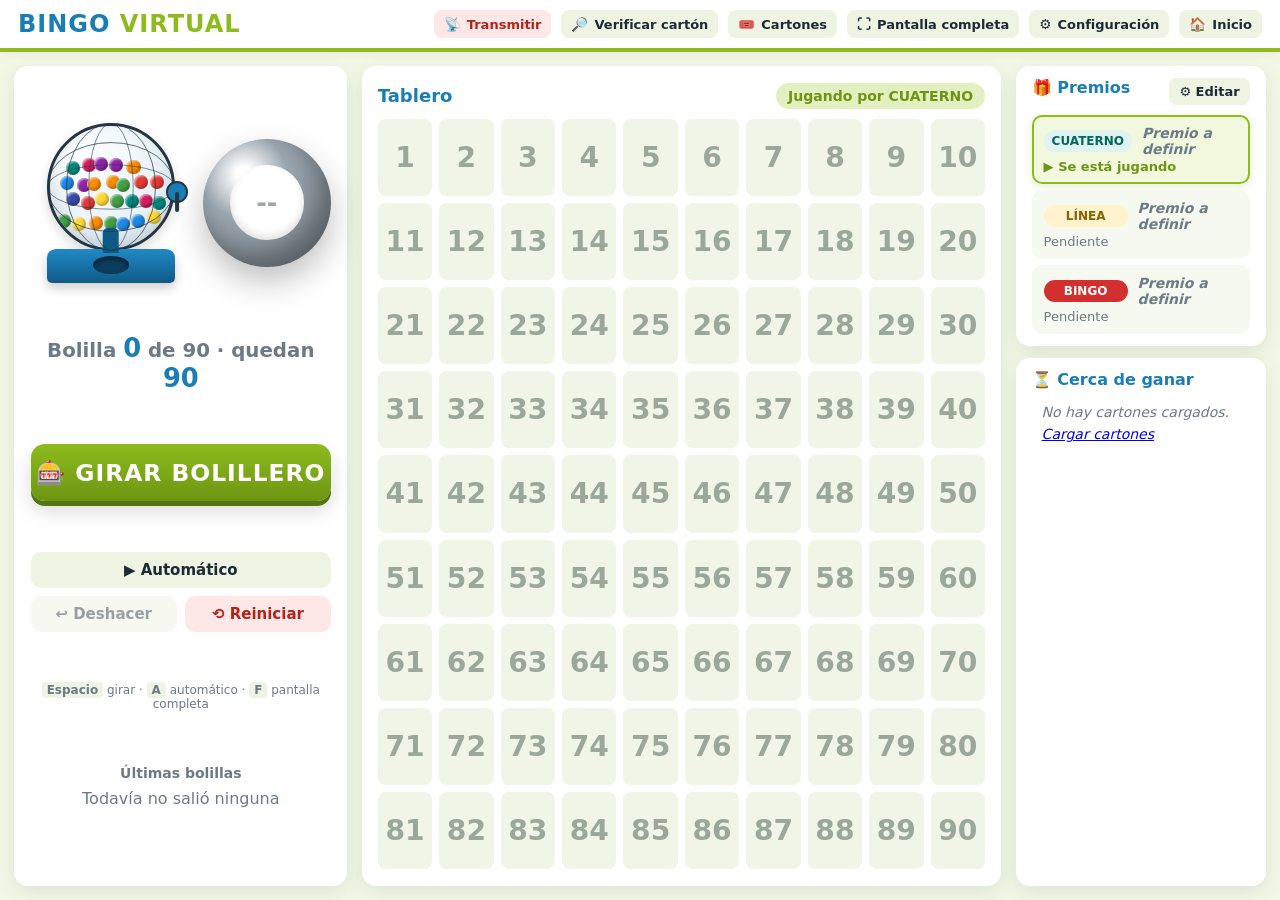
==== commit a670461d: "Transmisión: nuevo panel de últimas bolillas Panel propio debajo del tablero (horizontal) o del boli" ====
--- a/bolillero.html
+++ b/bolillero.html
@@ -353,9 +353,29 @@
         body.vivo .vivo-envivo i { width: 14px; height: 14px; border-radius: 50%; background: #fff; animation: titila 1.2s ease-in-out infinite; }
         body.vivo .tablero-cab { display: none; }
         body.vivo .sorteo { justify-content: space-evenly; gap: 18px; min-height: 0; }
-        body.vivo .contador { font-size: 30px; }
-        body.vivo .ultimas-box h3 { font-size: 24px; display: block; }
-        body.vivo .mini { --t: 62px; }
+        body.vivo .contador { font-size: 28px; white-space: nowrap; }
+        /* Últimas bolillas (panel propio en la transmisión) */
+        body.vivo .ultimas-box {
+            grid-area: ultimas; display: flex; align-items: center; gap: 22px; padding: 14px 24px; min-height: 0;
+            background: linear-gradient(90deg, #ffffff, #f4f9e8);
+        }
+        body.vivo .ultimas-box h3 {
+            display: block; margin: 0; flex: none; width: 112px; text-align: left;
+            font-size: 24px; line-height: 1.15; font-weight: 900; color: var(--azul); text-transform: uppercase;
+        }
+        body.vivo .ultimas { flex: 1; justify-content: flex-start; align-items: center; gap: 14px; overflow: visible; min-height: 0; }
+        body.vivo .previa { display: flex; flex-direction: column; align-items: center; gap: 6px; }
+        body.vivo .previa small { font-size: 16px; font-weight: 800; color: var(--gris); letter-spacing: .5px; }
+        body.vivo .mini { --t: 82px; box-shadow: 0 5px 12px rgba(0,0,0,.25); }
+        body.vivo .previa.anterior .mini { --t: 100px; outline: 5px solid var(--oro); outline-offset: 3px; }
+        body.vivo .previa.anterior small { color: #8a6100; }
+        body.vivo .previa:nth-child(n+5) { opacity: .85; }
+        body.vivo .previa:nth-child(n+7) { opacity: .65; }
+        body.vivo .sin-previas { font-size: 22px; color: var(--gris); font-style: italic; }
+        body.vivo .ultimas.entra .previa { animation: correr .5s ease-out both; }
+        body.vivo .ultimas.entra .previa.anterior { animation: entrar .7s cubic-bezier(.2, 1.4, .4, 1) both; }
+        @keyframes correr { from { transform: translateX(-60px); opacity: .3; } }
+        @keyframes entrar { from { transform: translate(-120px, -40px) scale(.3); opacity: 0; } }
         body.vivo .tablero { grid-template-rows: repeat(9, minmax(0, 1fr)); gap: 10px; }
         body.vivo .casilla { aspect-ratio: auto; border-radius: 12px; font-size: 50px; }
         body.vivo .casilla.ultima { box-shadow: 0 0 0 6px var(--tinta); }
@@ -380,28 +400,36 @@
         body.vivo.horizontal .juego {
             width: 1920px; height: 1080px;
             grid-template-columns: 470px minmax(0, 1fr) 470px;
-            grid-template-rows: 100px minmax(0, 1fr);
-            grid-template-areas: "cab cab cab" "sorteo tablero estado";
-        }
-        body.vivo.horizontal .escena { flex-direction: column; gap: 18px; --m: 10px; --b: 330px; }
+            grid-template-rows: 100px minmax(0, 1fr) 170px;
+            grid-template-areas: "cab cab cab" "sorteo tablero estado" "sorteo ultimas estado";
+        }
+        body.vivo.horizontal .escena { flex-direction: column; gap: 26px; --m: 11px; --b: 360px; }
+        body.vivo.horizontal .tablero { gap: 8px; }
+        body.vivo.horizontal .casilla { font-size: 44px; }
 
         /* Vertical 9:16 — 1080 x 1920 */
         body.vivo.vertical .juego {
             width: 1080px; height: 1920px;
             grid-template-columns: minmax(0, 1fr);
-            grid-template-rows: 120px 440px minmax(0, 1fr) 560px;
-            grid-template-areas: "cab" "sorteo" "tablero" "estado";
+            grid-template-rows: 120px 400px 170px minmax(0, 1fr) 520px;
+            grid-template-areas: "cab" "sorteo" "ultimas" "tablero" "estado";
         }
         body.vivo.vertical .vivo-cab { gap: 16px; padding: 0 22px; }
         body.vivo.vertical .vivo-marca { font-size: 40px; }
-        body.vivo.vertical .vivo-dato { display: none; }
+        body.vivo.vertical .vivo-dato { font-size: 24px; }
+        body.vivo.vertical .vivo-dato b { font-size: 38px; }
+        body.vivo.vertical .vivo-dato small { font-size: 20px; }
         body.vivo.vertical .vivo-fase { font-size: 22px; padding: 6px 14px; }
         body.vivo.vertical .vivo-envivo { font-size: 20px; padding: 6px 12px; }
-        body.vivo.vertical .sorteo { display: grid; grid-template-columns: auto 1fr; grid-template-rows: 1fr auto auto; align-items: center; justify-items: center; gap: 10px 24px; }
-        body.vivo.vertical .escena { grid-row: 1 / -1; --m: 10px; --b: 300px; gap: 26px; width: auto; }
-        body.vivo.vertical .contador { grid-column: 2; grid-row: 1; align-self: end; font-size: 34px; }
-        body.vivo.vertical .ultimas-box { grid-column: 2; grid-row: 2 / 4; align-self: start; }
-        body.vivo.vertical .ultimas { flex-wrap: wrap; max-width: 330px; }
+        body.vivo.vertical .sorteo { flex-direction: row; justify-content: center; gap: 30px; }
+        body.vivo.vertical .escena { --m: 12px; --b: 330px; gap: 40px; width: auto; }
+        body.vivo.vertical .contador { display: none; }
+        body.vivo.vertical .ultimas-box { gap: 14px; padding: 12px 18px; }
+        body.vivo.vertical .ultimas-box h3 { width: 100px; font-size: 20px; }
+        body.vivo.vertical .ultimas { gap: 12px; }
+        body.vivo.vertical .mini { --t: 74px; }
+        body.vivo.vertical .previa.anterior .mini { --t: 90px; }
+        body.vivo.vertical .previa small { font-size: 14px; }
         body.vivo.vertical .casilla { font-size: 46px; }
         body.vivo.vertical .tablero { gap: 9px; }
         body.vivo.vertical .estado { display: grid; grid-template-columns: 1.35fr 1fr; gap: 24px; }
@@ -474,8 +502,8 @@
         </div>
         <div class="atajos"><kbd>Espacio</kbd> girar · <kbd>A</kbd> automático · <kbd>F</kbd> pantalla completa</div>
 
-        <div class="ultimas-box">
-            <h3>Últimas bolillas</h3>
+        <div class="ultimas-box" id="ultimasBox">
+            <h3 id="ultimasTitulo">Últimas bolillas</h3>
             <div class="ultimas" id="ultimas"></div>
         </div>
     </section>
@@ -593,6 +621,11 @@
             document.body.style.setProperty('--escala', Math.min(innerWidth / w, innerHeight / h));
         };
         addEventListener('resize', ajustar); ajustar();
+        // Las últimas bolillas pasan a ser un panel propio del escenario
+        const box = $('ultimasBox');
+        box.classList.add('panel');
+        $('ultimasTitulo').textContent = 'Últimas bolillas';
+        document.querySelector('.juego').appendChild(box);
     }
     let estado = Bingo.cargarEstado();
     let girando = false;
@@ -682,7 +715,21 @@
         }
     }
 
-    function dibujarUltimas() {
+    function dibujarUltimas(animar) {
+        if (VIVO) {
+            // En la transmisión la bolilla actual ya está grande: acá van las anteriores, en orden
+            const total = estado.drawnNumbers.length;
+            const cant = 7;
+            const previas = estado.drawnNumbers.slice(-(cant + 1), -1).reverse();
+            $('ultimas').innerHTML = previas.length
+                ? previas.map((n, i) => `<div class="previa ${i === 0 ? 'anterior' : ''}">
+                        <div class="mini" style="--c:${Bingo.colorBola(n)}"><span>${n}</span></div>
+                        <small>${i === 0 ? 'ANTERIOR' : 'N° ' + (total - 1 - i)}</small>
+                    </div>`).join('')
+                : '<span class="sin-previas">Acá van a aparecer las bolillas anteriores</span>';
+            if (animar) { const u = $('ultimas'); u.classList.remove('entra'); void u.offsetWidth; u.classList.add('entra'); }
+            return;
+        }
         $('ultimas').innerHTML = estado.drawnNumbers.slice(-7).reverse().map(n =>
             `<div class="mini" style="--c:${Bingo.colorBola(n)}"><span>${n}</span></div>`
         ).join('') || '<span style="color:var(--gris)">Todavía no salió ninguna</span>';
@@ -733,7 +780,7 @@
     }
 
     function dibujarTodo(animar) {
-        dibujarBolitas(); dibujarTablero(); dibujarBolaGrande(animar); dibujarUltimas(); dibujarEstado();
+        dibujarBolitas(); dibujarTablero(); dibujarBolaGrande(animar); dibujarUltimas(animar); dibujarEstado();
     }
 
     /* ---------- Juego ---------- */
